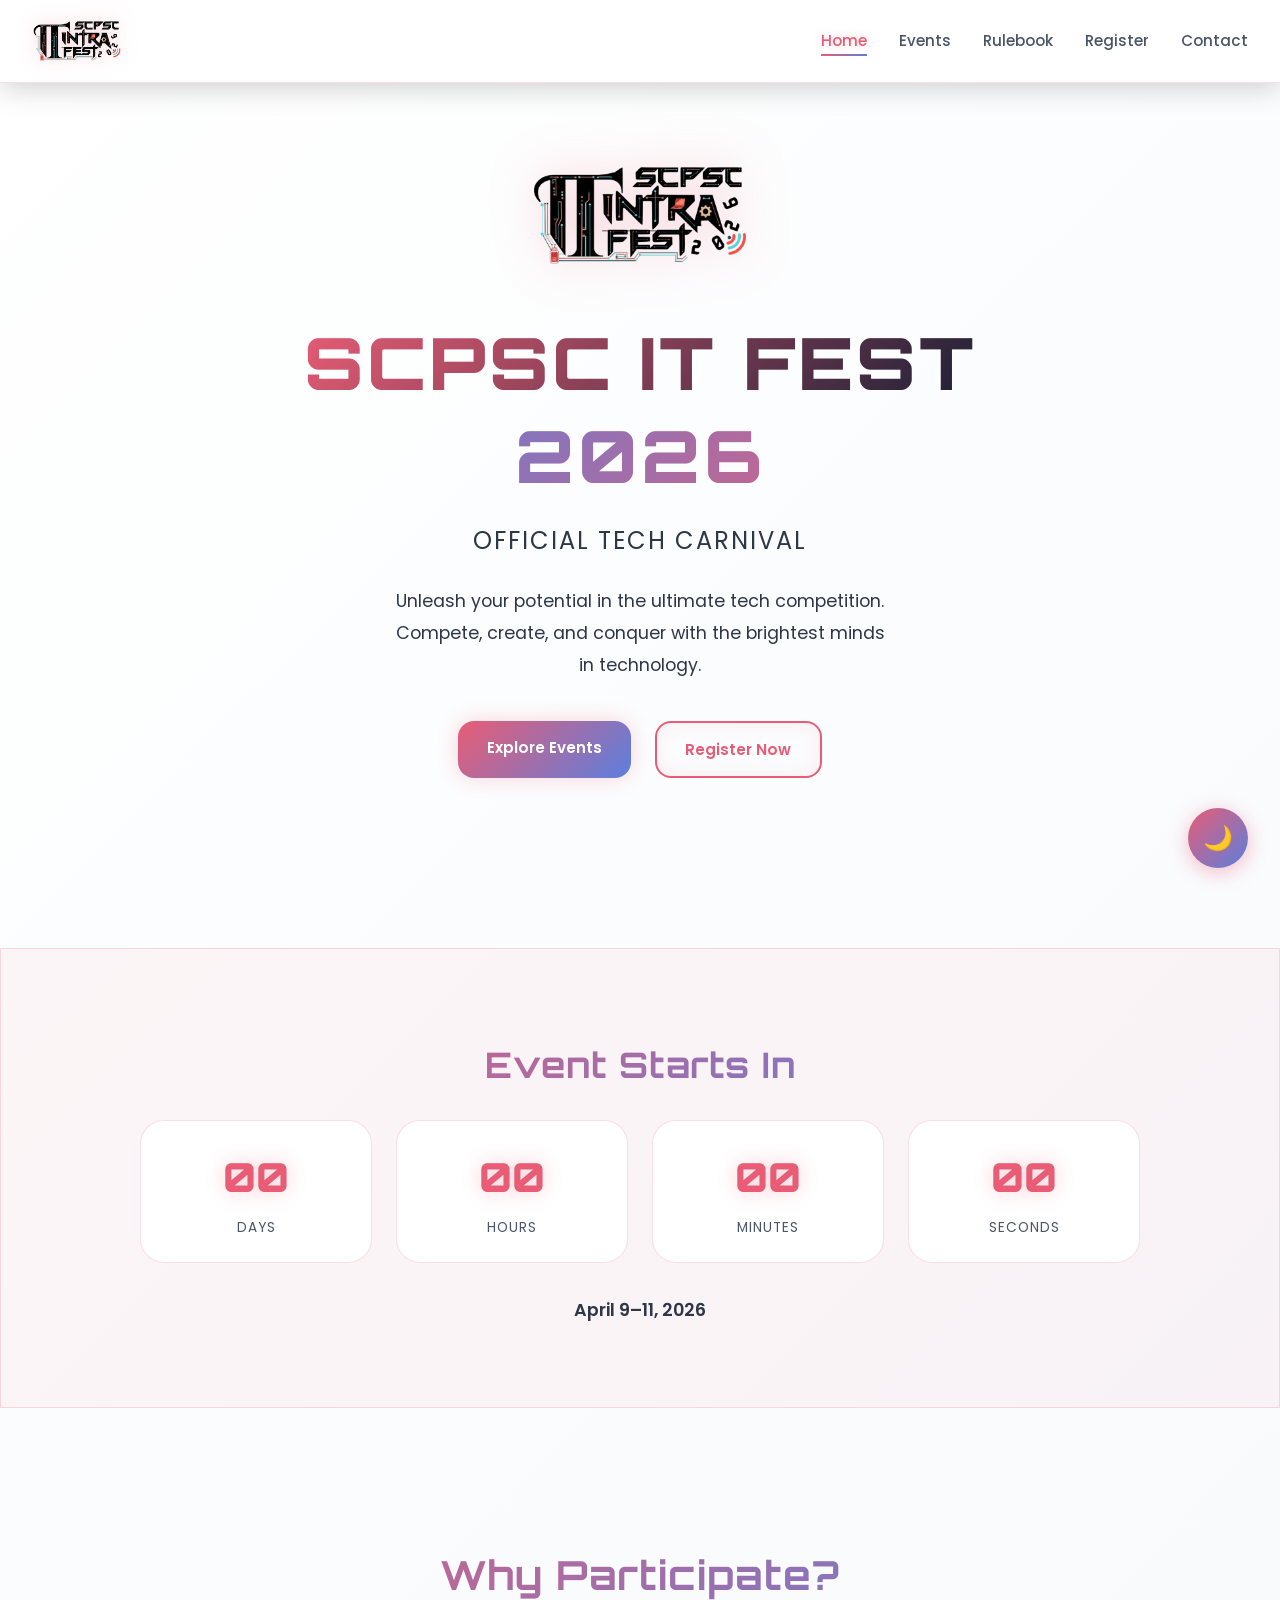
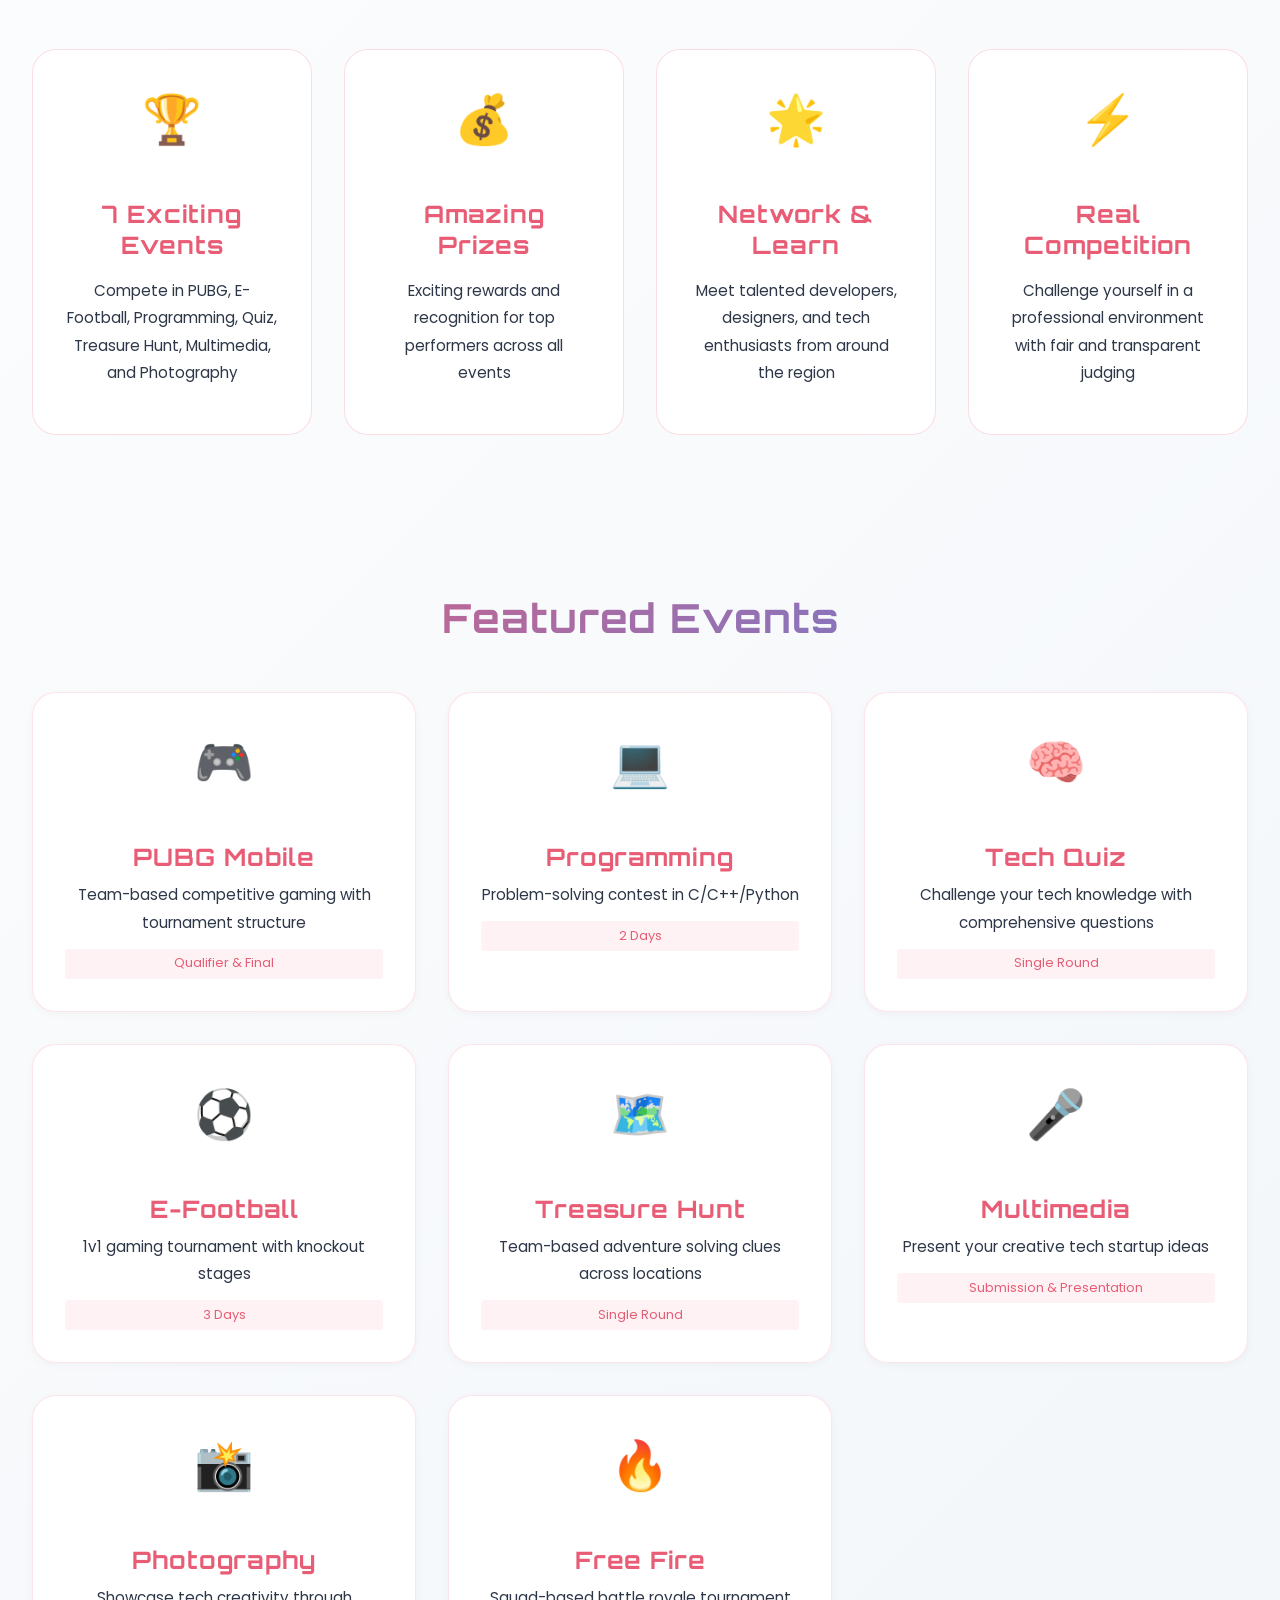
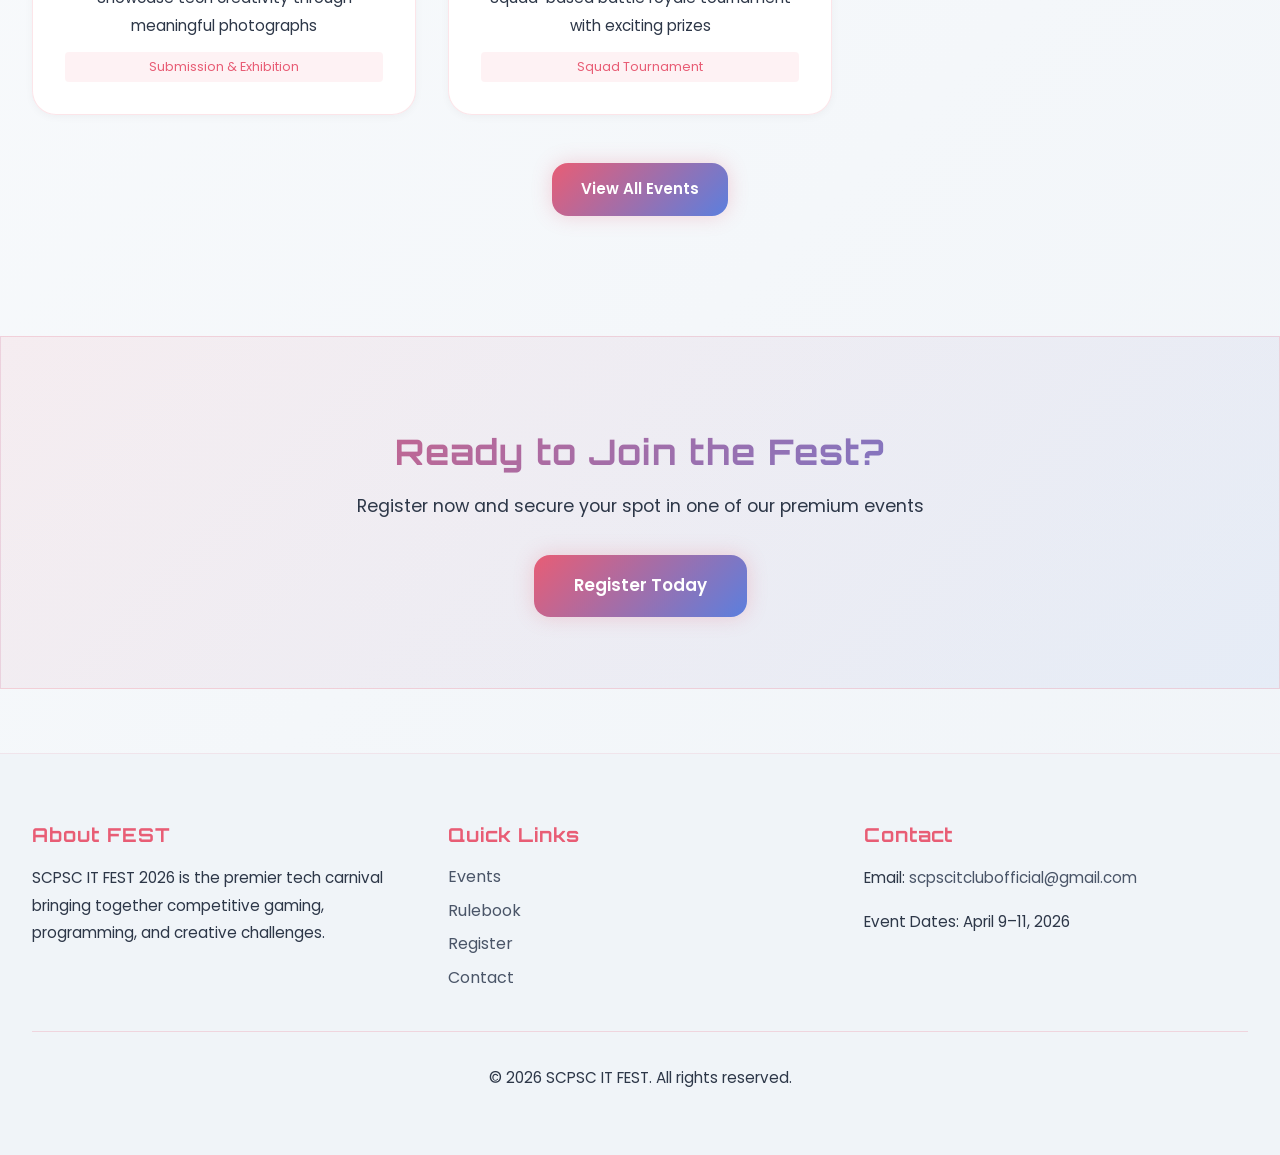
==== index.html @ 80a65292 "lets see" ====
<!DOCTYPE html>
<html lang="en">
<head>
    <meta charset="UTF-8">
    <meta name="viewport" content="width=device-width, initial-scale=1.0">
    <title>SCPSC IT FEST 2026 - Official Tech Carnival</title>
    <link rel="preconnect" href="https://fonts.googleapis.com">
    <link rel="preconnect" href="https://fonts.gstatic.com" crossorigin>
    <link href="https://fonts.googleapis.com/css2?family=Orbitron:wght@400;700;900&family=Poppins:wght@300;400;500;600;700&display=swap" rel="stylesheet">
    <link rel="stylesheet" href="style-themes.css">
</head>
<body>
    <!-- Navigation Bar -->
    <nav class="navbar">
        <div class="nav-container">
            <div class="nav-logo">
                <img src="festlogo.png" alt="FEST 2026 Logo Dark" class="logo-img logo-dark">
                <img src="logo2.png" alt="FEST 2026 Logo Light" class="logo-img logo-light">
            </div>
            <ul class="nav-menu" id="navMenu">
                <li class="nav-item"><a href="index.html" class="nav-link active">Home</a></li>
                <li class="nav-item"><a href="events.html" class="nav-link">Events</a></li>
                <li class="nav-item"><a href="rules.html" class="nav-link">Rulebook</a></li>
                <li class="nav-item"><a href="register.html" class="nav-link">Register</a></li>
                <li class="nav-item"><a href="contact.html" class="nav-link">Contact</a></li>
            </ul>
            <div class="hamburger" id="hamburger">
                <span></span>
                <span></span>
                <span></span>
            </div>
        </div>
    </nav>

    <!-- Animated Background -->
    <div class="background-animation">
        <div class="glow-orb orb-1"></div>
        <div class="glow-orb orb-2"></div>
        <div class="glow-orb orb-3"></div>
    </div>

    <!-- Hero Section -->
    <section class="hero">
        <div class="hero-content">
            <div class="hero-logo-container">
                <img src="festlogo.png" alt="SCPSC IT FEST 2026 Logo Dark" class="hero-logo logo-dark">
                <img src="logo2.png" alt="SCPSC IT FEST 2026 Logo Light" class="hero-logo logo-light">
            </div>
            <h1 class="hero-title">SCPSC IT FEST</h1>
            <h1 class="hero-title highlight">2026</h1>
            <p class="hero-subtitle">Official Tech Carnival</p>
            <p class="hero-description">
                Unleash your potential in the ultimate tech competition. 
                Compete, create, and conquer with the brightest minds in technology.
            </p>
            <div class="hero-buttons">
                <a href="events.html" class="btn btn-primary">Explore Events</a>
                <a href="register.html" class="btn btn-secondary">Register Now</a>
            </div>
        </div>
    </section>

    <!-- Countdown Timer -->
    <section class="countdown-section">
        <div class="countdown-container">
            <h2>Event Starts In</h2>
            <div class="countdown" id="countdown">
                <div class="countdown-item">
                    <div class="countdown-number" id="days">00</div>
                    <div class="countdown-label">Days</div>
                </div>
                <div class="countdown-item">
                    <div class="countdown-number" id="hours">00</div>
                    <div class="countdown-label">Hours</div>
                </div>
                <div class="countdown-item">
                    <div class="countdown-number" id="minutes">00</div>
                    <div class="countdown-label">Minutes</div>
                </div>
                <div class="countdown-item">
                    <div class="countdown-number" id="seconds">00</div>
                    <div class="countdown-label">Seconds</div>
                </div>
            </div>
            <p class="countdown-date">April 9–11, 2026</p>
        </div>
    </section>

    <!-- Highlights Section -->
    <section class="highlights-section">
        <h2 class="section-title">Why Participate?</h2>
        <div class="highlights-grid">
            <div class="highlight-card reveal-on-scroll">
                <div class="card-icon">🏆</div>
                <h3>7 Exciting Events</h3>
                <p>Compete in PUBG, E-Football, Programming, Quiz, Treasure Hunt, Multimedia, and Photography</p>
            </div>
            <div class="highlight-card reveal-on-scroll">
                <div class="card-icon">💰</div>
                <h3>Amazing Prizes</h3>
                <p>Exciting rewards and recognition for top performers across all events</p>
            </div>
            <div class="highlight-card reveal-on-scroll">
                <div class="card-icon">🌟</div>
                <h3>Network & Learn</h3>
                <p>Meet talented developers, designers, and tech enthusiasts from around the region</p>
            </div>
            <div class="highlight-card reveal-on-scroll">
                <div class="card-icon">⚡</div>
                <h3>Real Competition</h3>
                <p>Challenge yourself in a professional environment with fair and transparent judging</p>
            </div>
        </div>
    </section>

    <!-- Events Preview -->
    <section class="events-preview-section">
        <h2 class="section-title">Featured Events</h2>
        <div class="events-preview-grid">
            <div class="event-preview-card reveal-on-scroll">
                <div class="event-preview-icon">🎮</div>
                <h3>PUBG Mobile</h3>
                <p>Team-based competitive gaming with tournament structure</p>
                <span class="event-type">Qualifier & Final</span>
            </div>
            <div class="event-preview-card reveal-on-scroll">
                <div class="event-preview-icon">💻</div>
                <h3>Programming</h3>
                <p>Problem-solving contest in C/C++/Python</p>
                <span class="event-type">2 Days</span>
            </div>
            <div class="event-preview-card reveal-on-scroll">
                <div class="event-preview-icon">🧠</div>
                <h3>Tech Quiz</h3>
                <p>Challenge your tech knowledge with comprehensive questions</p>
                <span class="event-type">Single Round</span>
            </div>
            <div class="event-preview-card reveal-on-scroll">
                <div class="event-preview-icon">⚽</div>
                <h3>E-Football</h3>
                <p>1v1 gaming tournament with knockout stages</p>
                <span class="event-type">3 Days</span>
            </div>
            <div class="event-preview-card reveal-on-scroll">
                <div class="event-preview-icon">🗺️</div>
                <h3>Treasure Hunt</h3>
                <p>Team-based adventure solving clues across locations</p>
                <span class="event-type">Single Round</span>
            </div>
            <div class="event-preview-card reveal-on-scroll">
                <div class="event-preview-icon">🎤</div>
                <h3>Multimedia</h3>
                <p>Present your creative tech startup ideas</p>
                <span class="event-type">Submission & Presentation</span>
            </div>
            <div class="event-preview-card reveal-on-scroll">
                <div class="event-preview-icon">📸</div>
                <h3>Photography</h3>
                <p>Showcase tech creativity through meaningful photographs</p>
                <span class="event-type">Submission & Exhibition</span>
            </div>
            <div class="event-preview-card reveal-on-scroll">
                <div class="event-preview-icon">🔥</div>
                <h3>Free Fire</h3>
                <p>Squad-based battle royale tournament with exciting prizes</p>
                <span class="event-type">Squad Tournament</span>
            </div>
        </div>
        <div class="center-button reveal-on-scroll">
            <a href="events.html" class="btn btn-primary">View All Events</a>
        </div>
    </section>

    <!-- CTA Section -->
    <section class="cta-section">
        <h2>Ready to Join the Fest?</h2>
        <p>Register now and secure your spot in one of our premium events</p>
        <a href="register.html" class="btn btn-primary btn-large">Register Today</a>
    </section>

    <!-- Footer -->
    <footer class="footer">
        <div class="footer-content">
            <div class="footer-section">
                <h4>About FEST</h4>
                <p>SCPSC IT FEST 2026 is the premier tech carnival bringing together competitive gaming, programming, and creative challenges.</p>
            </div>
            <div class="footer-section">
                <h4>Quick Links</h4>
                <ul>
                    <li><a href="events.html">Events</a></li>
                    <li><a href="rules.html">Rulebook</a></li>
                    <li><a href="register.html">Register</a></li>
                    <li><a href="contact.html">Contact</a></li>
                </ul>
            </div>
            <div class="footer-section">
                <h4>Contact</h4>
                <p>Email: <a href="mailto:scpscitclubofficial@gmail.com">scpscitclubofficial@gmail.com</a></p>
                <p>Event Dates: April 9–11, 2026</p>
            </div>
        </div>
        <div class="footer-bottom">
            <p>&copy; 2026 SCPSC IT FEST. All rights reserved.</p>
        </div>
    </footer>

    <!-- Theme Switcher -->
    <div class="theme-switcher">
        <button class="theme-toggle-btn" id="themeToggle" aria-label="Toggle theme">
            🌙
        </button>
    </div>

    <script src="script.js"></script>
</body>
</html>
---- style-themes.css ----
/* ========================================
   SCPSC IT FEST 2026 - Dual Theme System
   Dark & Light Theme Versions
   ======================================== */

/* ========================================
   DARK THEME - Default (:root)
   ======================================== */
:root {
    /* Colors - Dark Theme */
    --bg-dark-primary: #0F172A;
    --bg-dark-secondary: #1E293B;
    --bg-glass: rgba(15, 23, 42, 0.8);
    --accent-primary: #E85D75;
    --accent-secondary: #5B7FDE;
    --accent-glow: #E85D754D;
    --text-primary: #F8FAFC;
    --text-secondary: #CBD5E1;
    --border-color: rgba(232, 93, 117, 0.2);
    --border-color-light: rgba(148, 163, 184, 0.15);

    /* Fonts */
    --font-heading: 'Orbitron', sans-serif;
    --font-body: 'Poppins', sans-serif;

    /* Shadows & Glows */
    --glow-sm: 0 0 20px rgba(232, 93, 117, 0.25);
    --glow-md: 0 0 40px rgba(232, 93, 117, 0.35);
    --glow-lg: 0 0 60px rgba(232, 93, 117, 0.45);
    --shadow-glass: 0 8px 32px rgba(0, 0, 0, 0.4);

    /* Spacing */
    --spacing-xs: 0.5rem;
    --spacing-sm: 1rem;
    --spacing-md: 1.5rem;
    --spacing-lg: 2rem;
    --spacing-xl: 3rem;
    --spacing-2xl: 4rem;

    /* Transitions */
    --transition-fast: 0.2s ease-out;
    --transition-normal: 0.3s ease-out;
    --transition-slow: 0.5s ease-out;

    /* Border Radius */
    --radius-sm: 0.5rem;
    --radius-md: 1rem;
    --radius-lg: 1.5rem;
    --radius-xl: 2rem;
}

/* ========================================
   LIGHT THEME - data-theme="light"
   ======================================== */
html[data-theme="light"] {
    /* Colors - Light Theme */
    --bg-dark-primary: #F0F5FB;
    --bg-dark-secondary: #E8EFFA;
    --bg-glass: rgba(255, 255, 255, 0.98);
    --accent-primary: #E85D75;
    --accent-secondary: #5B7FDE;
    --accent-glow: #E85D754D;
    --text-primary: #1A1F35;
    --text-secondary: #4A5568;
    --border-color: rgba(232, 93, 117, 0.2);
    --border-color-light: rgba(90, 99, 112, 0.12);
    --shadow-glass: 0 8px 32px rgba(0, 0, 0, 0.06);
}

/* ========================================
   RESET & BASE STYLES
   ======================================== */

* {
    margin: 0;
    padding: 0;
    box-sizing: border-box;
}

html {
    scroll-behavior: smooth;
    font-size: 16px;
}

body {
    font-family: var(--font-body);
    background: linear-gradient(135deg, var(--bg-dark-primary) 0%, #1A1F35 50%, var(--bg-dark-secondary) 100%);
    color: var(--text-primary);
    line-height: 1.6;
    overflow-x: hidden;
    min-height: 100vh;
    transition: background-color var(--transition-slow), color var(--transition-slow);
}

html[data-theme="light"] body {
    background: linear-gradient(135deg, #FFFFFF 0%, #F8FAFC 50%, #F0F4F8 100%);
}

/* ========================================
   BACKGROUND ANIMATION
   ======================================== */

.background-animation {
    position: fixed;
    top: 0;
    left: 0;
    width: 100%;
    height: 100%;
    pointer-events: none;
    overflow: hidden;
    z-index: 0;
}

html[data-theme="light"] .background-animation {
    display: none;
}

.glow-orb {
    position: absolute;
    border-radius: 50%;
    filter: blur(80px);
    opacity: 0.3;
    animation: float 20s ease-in-out infinite;
}

.orb-1 {
    width: 300px;
    height: 300px;
    top: 10%;
    left: 10%;
    background: radial-gradient(circle, var(--accent-primary) 0%, transparent 70%);
    animation-delay: 0s;
}

.orb-2 {
    width: 250px;
    height: 250px;
    top: 50%;
    right: 15%;
    background: radial-gradient(circle, var(--accent-secondary) 0%, transparent 70%);
    animation-delay: 5s;
}

.orb-3 {
    width: 200px;
    height: 200px;
    bottom: 10%;
    left: 50%;
    background: radial-gradient(circle, var(--accent-primary) 0%, transparent 70%);
    animation-delay: 10s;
}

@keyframes float {
    0%, 100% {
        transform: translate(0, 0);
    }
    50% {
        transform: translate(30px, -30px);
    }
}

/* ========================================
   NAVIGATION BAR
   ======================================== */

.navbar {
    position: fixed;
    top: 0;
    left: 0;
    right: 0;
    background: rgba(15, 23, 42, 0.9);
    backdrop-filter: blur(10px);
    border-bottom: 1px solid var(--border-color);
    z-index: 1000;
    padding: 1rem 0;
    box-shadow: 0 4px 30px rgba(0, 0, 0, 0.2);
    transition: background-color var(--transition-normal);
}

html[data-theme="light"] .navbar {
    background: rgba(255, 255, 255, 0.95);
    box-shadow: 0 4px 30px rgba(0, 0, 0, 0.08);
}

.nav-container {
    max-width: 1400px;
    margin: 0 auto;
    padding: 0 var(--spacing-lg);
    display: flex;
    justify-content: space-between;
    align-items: center;
}

.nav-logo {
    display: flex;
    align-items: center;
}

.logo-img {
    max-height: 50px;
    width: auto;
    display: block;
    filter: drop-shadow(0 0 10px rgba(232, 93, 117, 0.3));
    transition: all var(--transition-normal);
}

.logo-img.logo-dark {
    display: block;
}

.logo-img.logo-light {
    display: none;
}

html[data-theme="light"] .logo-img.logo-dark {
    display: none;
}

html[data-theme="light"] .logo-img.logo-light {
    display: block;
}

.nav-logo:hover .logo-img {
    filter: drop-shadow(0 0 20px rgba(232, 93, 117, 0.5));
    transform: scale(1.05);
}

.nav-menu {
    display: flex;
    list-style: none;
    gap: 2rem;
}

.nav-item {
    list-style: none;
}

.nav-link {
    text-decoration: none;
    color: var(--text-secondary);
    font-weight: 500;
    transition: all var(--transition-normal);
    position: relative;
    font-size: 0.95rem;
}

.nav-link::after {
    content: '';
    position: absolute;
    bottom: -5px;
    left: 0;
    width: 0;
    height: 2px;
    background: linear-gradient(90deg, var(--accent-primary), var(--accent-secondary));
    transition: width var(--transition-normal);
}

.nav-link:hover,
.nav-link.active {
    color: var(--accent-primary);
    text-shadow: 0 0 10px var(--accent-glow);
}

.nav-link.active::after {
    width: 100%;
}

.hamburger {
    display: none;
    flex-direction: column;
    cursor: pointer;
    gap: 5px;
}

.hamburger span {
    width: 25px;
    height: 3px;
    background: var(--accent-primary);
    border-radius: 2px;
    transition: all var(--transition-normal);
}

.hamburger.active span:nth-child(1) {
    transform: rotate(45deg) translate(8px, 8px);
}

.hamburger.active span:nth-child(2) {
    opacity: 0;
}

.hamburger.active span:nth-child(3) {
    transform: rotate(-45deg) translate(7px, -7px);
}

/* ========================================
   THEME SWITCHER
   ======================================== */

.theme-switcher {
    position: fixed;
    bottom: 2rem;
    right: 2rem;
    z-index: 999;
}

.theme-toggle-btn {
    background: var(--accent-primary);
    color: #FFFFFF;
    border: none;
    border-radius: 50%;
    width: 60px;
    height: 60px;
    font-size: 1.5rem;
    cursor: pointer;
    box-shadow: 0 4px 20px rgba(232, 93, 117, 0.4);
    transition: all var(--transition-normal);
    display: flex;
    align-items: center;
    justify-content: center;
}

.theme-toggle-btn:hover {
    transform: scale(1.1);
    box-shadow: 0 6px 30px rgba(232, 93, 117, 0.6);
}

html[data-theme="light"] .theme-toggle-btn {
    background: linear-gradient(135deg, var(--accent-primary) 0%, var(--accent-secondary) 100%);
    color: #FFFFFF;
}

/* ========================================
   BUTTONS & TYPOGRAPHY
   ======================================== */

.btn {
    display: inline-block;
    padding: 0.9rem 1.8rem;
    border-radius: var(--radius-md);
    font-family: var(--font-body);
    font-weight: 600;
    text-decoration: none;
    cursor: pointer;
    border: none;
    transition: all var(--transition-normal);
    text-align: center;
    font-size: 0.95rem;
    position: relative;
    overflow: hidden;
}

.btn-primary {
    background: linear-gradient(135deg, var(--accent-primary) 0%, var(--accent-secondary) 100%);
    color: #FFFFFF;
    box-shadow: 0 0 20px rgba(232, 93, 117, 0.3);
}

html[data-theme="light"] .btn-primary {
    color: #FFFFFF;
    box-shadow: 0 0 20px rgba(232, 93, 117, 0.25);
}

.btn-primary:hover {
    transform: translateY(-2px);
    box-shadow: 0 0 40px rgba(232, 93, 117, 0.5);
}

.btn-secondary {
    background: transparent;
    color: var(--accent-primary);
    border: 2px solid var(--accent-primary);
    box-shadow: inset 0 0 20px rgba(232, 93, 117, 0.1);
}

.btn-secondary:hover {
    background: rgba(232, 93, 117, 0.1);
    box-shadow: 0 0 30px rgba(232, 93, 117, 0.4), inset 0 0 20px rgba(232, 93, 117, 0.2);
}

.btn-tertiary {
    background: rgba(232, 93, 117, 0.1);
    color: var(--accent-primary);
    border: 1px solid var(--accent-primary);
}

html[data-theme="light"] .btn-tertiary {
    background: rgba(232, 93, 117, 0.08);
}

.btn-tertiary:hover {
    background: rgba(232, 93, 117, 0.2);
    box-shadow: 0 0 20px rgba(232, 93, 117, 0.3);
}

.btn-large {
    padding: 1.1rem 2.5rem;
    font-size: 1.05rem;
}

.btn-submit {
    width: 100%;
    padding: 1rem;
    font-size: 1rem;
}

/* Headings */
h1, h2, h3, h4, h5, h6 {
    font-family: var(--font-heading);
    font-weight: 700;
    letter-spacing: 1px;
    line-height: 1.3;
    color: var(--text-primary);
    margin-bottom: 0.8rem;
    margin-top: 1.5rem;
}

h1 {
    font-size: 3rem;
    margin-bottom: 1.5rem;
    margin-top: 2rem;
}

h2 {
    font-size: 2.2rem;
    margin-bottom: 1.3rem;
    margin-top: 1.8rem;
}

h3 {
    font-size: 1.5rem;
    margin-bottom: 1rem;
    margin-top: 1.5rem;
}

h4 {
    font-size: 1.2rem;
    margin-bottom: 0.8rem;
    margin-top: 1.3rem;
}

h5 {
    font-size: 1.1rem;
    margin-bottom: 0.7rem;
}

h6 {
    font-size: 1rem;
    margin-bottom: 0.6rem;
}

/* Paragraph & Base Text */
p {
    font-family: var(--font-body);
    font-size: 0.95rem;
    line-height: 1.8;
    margin-bottom: 1rem;
    color: var(--text-primary);
}

html[data-theme="light"] p {
    color: #2D3748;
}

/* Strong & Emphasis */
strong, b {
    font-weight: 700;
    color: var(--accent-primary);
}

em, i {
    font-style: italic;
    color: var(--text-primary);
}

/* Links */
a {
    color: var(--accent-secondary);
    text-decoration: none;
    transition: all var(--transition-normal);
    border-bottom: 1px solid transparent;
}

a:hover {
    color: var(--accent-primary);
    border-bottom-color: var(--accent-primary);
}

/* Blockquote */
blockquote {
    border-left: 4px solid var(--accent-primary);
    padding: 1rem 1.5rem;
    margin: 1.5rem 0;
    background: rgba(232, 93, 117, 0.08);
    border-radius: var(--radius-md);
    font-style: italic;
    color: var(--text-secondary);
}

html[data-theme="light"] blockquote {
    background: rgba(232, 93, 117, 0.06);
}

/* ========================================
   HERO SECTION
   ======================================== */

.hero {
    position: relative;
    z-index: 1;
    min-height: 100vh;
    display: flex;
    align-items: center;
    justify-content: center;
    text-align: center;
    padding-top: 80px;
    padding-bottom: 3rem;
    overflow: hidden;
}

.hero-content {
    position: relative;
    z-index: 2;
    max-width: 800px;
    padding: 0 var(--spacing-lg);
    animation: fadeInUp 1s ease-out;
}

.hero-logo-container {
    display: flex;
    justify-content: center;
    align-items: center;
    margin-bottom: 2.5rem;
    animation: fadeIn 1s ease-out;
}

.hero-logo {
    max-width: 220px;
    height: auto;
    filter: drop-shadow(0 0 30px rgba(232, 93, 117, 0.4));
    transition: all 0.4s ease-out;
    animation: logoFloat 3s ease-in-out infinite;
}

.hero-logo.logo-dark {
    display: block;
}

.hero-logo.logo-light {
    display: none;
}

html[data-theme="light"] .hero-logo.logo-dark {
    display: none;
}

html[data-theme="light"] .hero-logo.logo-light {
    display: block;
}

.hero-logo:hover {
    filter: drop-shadow(0 0 50px rgba(232, 93, 117, 0.7));
    transform: scale(1.08);
}

html[data-theme="light"] .hero-logo {
    filter: drop-shadow(0 0 25px rgba(232, 93, 117, 0.3));
}

html[data-theme="light"] .hero-logo:hover {
    filter: drop-shadow(0 0 40px rgba(232, 93, 117, 0.5));
}

@keyframes logoFloat {
    0%, 100% {
        transform: translateY(0);
    }
    50% {
        transform: translateY(-15px);
    }
}

.hero-title {
    font-size: 4.5rem;
    font-weight: 900;
    margin: 0;
    letter-spacing: 3px;
    text-transform: uppercase;
    background: linear-gradient(135deg, var(--accent-primary) 0%, var(--text-primary) 100%);
    -webkit-background-clip: text;
    -webkit-text-fill-color: transparent;
    background-clip: text;
    animation: slideDown 0.8s ease-out;
}

.hero-title.highlight {
    background: linear-gradient(135deg, var(--accent-secondary) 0%, var(--accent-primary) 100%);
    -webkit-background-clip: text;
    -webkit-text-fill-color: transparent;
    background-clip: text;
    animation: slideDown 0.8s ease-out 0.2s both;
}

.hero-subtitle {
    font-size: 1.5rem;
    color: var(--accent-primary);
    margin: 1rem 0 1.5rem;
    text-transform: uppercase;
    letter-spacing: 2px;
    animation: fadeIn 1s ease-out 0.4s both;
}

.hero-description {
    font-size: 1.1rem;
    color: var(--text-secondary);
    max-width: 500px;
    margin: 0 auto 2.5rem;
    line-height: 1.8;
    animation: fadeIn 1s ease-out 0.6s both;
}

.hero-buttons {
    display: flex;
    gap: 1.5rem;
    justify-content: center;
    flex-wrap: wrap;
    animation: fadeIn 1s ease-out 0.8s both;
}

@keyframes slideDown {
    from {
        opacity: 0;
        transform: translateY(-30px);
    }
    to {
        opacity: 1;
        transform: translateY(0);
    }
}

@keyframes fadeInUp {
    from {
        opacity: 0;
        transform: translateY(30px);
    }
    to {
        opacity: 1;
        transform: translateY(0);
    }
}

@keyframes fadeIn {
    from {
        opacity: 0;
    }
    to {
        opacity: 1;
    }
}

/* ========================================
   COUNTDOWN TIMER
   ======================================== */

.countdown-section {
    position: relative;
    z-index: 1;
    padding: 4rem var(--spacing-lg);
    text-align: center;
    background: rgba(232, 93, 117, 0.05);
    border: 1px solid var(--border-color);
    margin: 3rem 0;
}

.countdown-container {
    max-width: 1000px;
    margin: 0 auto;
}

.countdown-container h2 {
    margin-bottom: 2rem;
    background: linear-gradient(135deg, var(--accent-primary) 0%, var(--accent-secondary) 100%);
    -webkit-background-clip: text;
    -webkit-text-fill-color: transparent;
    background-clip: text;
}

.countdown {
    display: grid;
    grid-template-columns: repeat(auto-fit, minmax(120px, 1fr));
    gap: 1.5rem;
    margin-bottom: 2rem;
}

.countdown-item {
    background: var(--bg-glass);
    border: 1px solid var(--border-color);
    border-radius: var(--radius-lg);
    padding: 1.5rem;
    backdrop-filter: blur(10px);
    transition: all var(--transition-normal);
}

.countdown-item:hover {
    border-color: var(--accent-primary);
    box-shadow: var(--glow-md);
    transform: translateY(-5px);
}

.countdown-number {
    font-size: 2.5rem;
    font-weight: 900;
    color: var(--accent-primary);
    font-family: var(--font-heading);
    text-shadow: 0 0 20px var(--accent-glow);
}

.countdown-label {
    font-size: 0.85rem;
    color: var(--text-secondary);
    text-transform: uppercase;
    letter-spacing: 1px;
    margin-top: 0.5rem;
}

.countdown-date {
    color: var(--accent-primary);
    font-size: 1.1rem;
    font-weight: 600;
}

/* ========================================
   SECTION STYLING
   ======================================== */

section {
    position: relative;
    z-index: 1;
}

.section-title {
    font-size: 2.5rem;
    text-align: center;
    margin-bottom: 3rem;
    background: linear-gradient(135deg, var(--accent-primary) 0%, var(--accent-secondary) 100%);
    -webkit-background-clip: text;
    -webkit-text-fill-color: transparent;
    background-clip: text;
}

/* ========================================
   HIGHLIGHTS SECTION
   ======================================== */

.highlights-section {
    padding: 4rem var(--spacing-lg);
    max-width: 1400px;
    margin: 0 auto;
}

.highlights-grid {
    display: grid;
    grid-template-columns: repeat(auto-fit, minmax(250px, 1fr));
    gap: 2rem;
}

.highlight-card {
    background: var(--bg-glass);
    border: 1px solid var(--border-color);
    border-radius: var(--radius-lg);
    padding: 2rem;
    backdrop-filter: blur(10px);
    text-align: center;
    transition: all var(--transition-normal);
    cursor: pointer;
}

.highlight-card:hover {
    border-color: var(--accent-primary);
    box-shadow: var(--glow-md);
    transform: translateY(-10px);
}

.card-icon {
    font-size: 3rem;
    margin-bottom: 1rem;
    display: inline-block;
    transition: transform var(--transition-normal);
}

.highlight-card:hover .card-icon {
    transform: scale(1.2) rotate(10deg);
}

.highlight-card h3 {
    margin-bottom: 1rem;
    color: var(--accent-primary);
}

.highlight-card p {
    color: var(--text-secondary);
    line-height: 1.8;
}

/* ========================================
   EVENTS PREVIEW & GRID
   ======================================== */

.events-preview-section,
.events-section {
    padding: 4rem var(--spacing-lg);
    max-width: 1400px;
    margin: 0 auto;
}

.events-grid,
.events-preview-grid {
    display: grid;
    grid-template-columns: repeat(auto-fit, minmax(300px, 1fr));
    gap: 2rem;
    margin-bottom: 3rem;
}

.event-card,
.event-preview-card {
    background: var(--bg-glass);
    border: 1px solid var(--border-color);
    border-radius: var(--radius-lg);
    padding: 2rem;
    backdrop-filter: blur(10px);
    transition: all var(--transition-normal);
    display: flex;
    flex-direction: column;
}

html[data-theme="light"] .event-card,
html[data-theme="light"] .event-preview-card {
    background: rgba(255, 255, 255, 0.98);
    border-color: rgba(232, 93, 117, 0.16);
    box-shadow: 0 2px 8px rgba(0, 0, 0, 0.04);
}

.event-card:hover,
.event-preview-card:hover {
    border-color: var(--accent-primary);
    box-shadow: var(--glow-lg);
    transform: translateY(-10px);
}

.event-card-icon,
.event-preview-icon {
    font-size: 3rem;
    margin-bottom: 1rem;
}

.event-title {
    color: var(--accent-primary);
    margin-bottom: 1rem;
    font-size: 1.3rem;
    font-weight: 700;
}

.event-meta {
    display: flex;
    gap: 0.5rem;
    flex-wrap: wrap;
    margin-bottom: 1rem;
}

.badge {
    display: inline-block;
    background: rgba(232, 93, 117, 0.15);
    color: var(--accent-primary);
    padding: 0.4rem 0.9rem;
    border-radius: 20px;
    font-size: 0.75rem;
    border: 1px solid var(--accent-primary);
    font-weight: 500;
}

html[data-theme="light"] .badge {
    background: rgba(232, 93, 117, 0.1);
}

.event-details {
    flex-grow: 0;
    margin-bottom: 1rem;
}

.event-details h4 {
    margin-bottom: 0.8rem;
    color: var(--accent-secondary);
    font-size: 1rem;
    font-weight: 600;
}

html[data-theme="light"] .event-details h4 {
    color: #5B7FDE;
}

.event-details ul {
    list-style: none;
    padding-left: 0;
}

.event-details li {
    margin-bottom: 0.6rem;
    line-height: 1.6;
    font-size: 0.9rem;
    color: var(--text-secondary);
    padding-left: 1.5rem;
    position: relative;
}

html[data-theme="light"] .event-details li {
    color: #4A5568;
}

.event-details li::before {
    content: '◆';
    position: absolute;
    left: 0;
    color: var(--accent-primary);
    font-size: 0.6rem;
}

.event-description {
    margin-bottom: 1.5rem;
    color: var(--text-secondary);
    flex-grow: 1;
    font-size: 0.9rem;
    line-height: 1.7;
}

html[data-theme="light"] .event-description {
    color: #4A5568;
}

.event-preview-card {
    text-align: center;
}

.event-preview-card h3 {
    color: var(--accent-primary);
    margin-bottom: 0.5rem;
}

.event-preview-card p {
    color: var(--text-secondary);
    font-size: 0.95rem;
    margin-bottom: 0.8rem;
}

.event-type {
    display: inline-block;
    background: rgba(232, 93, 117, 0.1);
    color: var(--accent-primary);
    padding: 0.3rem 0.8rem;
    border-radius: 4px;
    font-size: 0.8rem;
}

html[data-theme="light"] .event-type {
    background: rgba(232, 93, 117, 0.08);
}

.center-button {
    text-align: center;
    margin-top: 2rem;
}

/* ========================================
   CTA SECTION
   ======================================== */

.cta-section {
    padding: 4rem var(--spacing-lg);
    text-align: center;
    background: linear-gradient(135deg, rgba(232, 93, 117, 0.08) 0%, rgba(91, 127, 222, 0.08) 100%);
    border: 1px solid var(--border-color);
    margin: 3rem 0;
}

.cta-section h2 {
    margin-bottom: 1rem;
    background: linear-gradient(135deg, var(--accent-primary) 0%, var(--accent-secondary) 100%);
    -webkit-background-clip: text;
    -webkit-text-fill-color: transparent;
    background-clip: text;
}

.cta-section p {
    color: var(--text-secondary);
    margin-bottom: 2rem;
    font-size: 1.1rem;
}

/* ========================================
   PAGE HEADER
   ======================================== */

.page-header {
    padding: 6rem var(--spacing-lg) 3rem;
    text-align: center;
    margin-top: 80px;
    background: linear-gradient(135deg, rgba(232, 93, 117, 0.05) 0%, rgba(91, 127, 222, 0.05) 100%);
    border-bottom: 1px solid var(--border-color);
}

.page-header h1 {
    background: linear-gradient(135deg, var(--accent-primary) 0%, var(--accent-secondary) 100%);
    -webkit-background-clip: text;
    -webkit-text-fill-color: transparent;
    background-clip: text;
    margin-bottom: 1rem;
}

.page-header p {
    color: var(--text-secondary);
    font-size: 1.2rem;
}

/* ========================================
   RULEBOOK STYLES
   ======================================== */

.rulebook-section {
    padding: 3rem var(--spacing-lg);
    max-width: 1300px;
    margin: 0 auto;
}

.rulebook-container {
    display: grid;
    grid-template-columns: 250px 1fr;
    gap: 3rem;
}

.rulebook-sidebar {
    background: var(--bg-glass);
    border: 1px solid var(--border-color);
    border-radius: var(--radius-lg);
    padding: 1.5rem;
    backdrop-filter: blur(10px);
    height: fit-content;
    position: sticky;
    top: 100px;
}

.rulebook-sidebar h3 {
    margin-bottom: 1.5rem;
    color: var(--accent-primary);
}

.sidebar-links {
    list-style: none;
}

.sidebar-link {
    display: block;
    padding: 0.7rem 1rem;
    color: var(--text-secondary);
    text-decoration: none;
    border-radius: var(--radius-sm);
    margin-bottom: 0.5rem;
    transition: all var(--transition-normal);
    position: relative;
    padding-left: 1.5rem;
}

.sidebar-link::before {
    content: '▸';
    position: absolute;
    left: 0;
    color: var(--accent-primary);
}

.sidebar-link:hover {
    background: rgba(232, 93, 117, 0.1);
    color: var(--accent-primary);
    padding-left: 2rem;
}

html[data-theme="light"] .sidebar-link:hover {
    background: rgba(232, 93, 117, 0.08);
}

.rulebook-content {
    display: flex;
    flex-direction: column;
    gap: 2rem;
}

.rule-section {
    background: var(--bg-glass);
    border: 1px solid var(--border-color);
    border-radius: var(--radius-lg);
    padding: 2.5rem;
    backdrop-filter: blur(10px);
    transition: all var(--transition-normal);
}

html[data-theme="light"] .rule-section {
    background: rgba(255, 255, 255, 0.99);
    border-color: rgba(232, 93, 117, 0.18);
    box-shadow: 0 2px 12px rgba(0, 0, 0, 0.05);
}

.rule-section:hover {
    border-color: var(--accent-primary);
    box-shadow: var(--glow-md);
}

.section-header h2 {
    color: var(--accent-primary);
    margin-bottom: 1.5rem;
    display: flex;
    align-items: center;
    gap: 1rem;
    font-size: 1.8rem;
}

.rule-subsection {
    margin-bottom: 2rem;
}

.rule-subsection h3 {
    color: var(--accent-secondary);
    margin-bottom: 1rem;
    font-size: 1.3rem;
    font-weight: 600;
}

html[data-theme="light"] .rule-subsection h3 {
    color: #4A63B8;
}

.rule-subsection p {
    margin-bottom: 1rem;
    font-size: 0.95rem;
}

.rule-box {
    background: rgba(232, 93, 117, 0.08);
    border-left: 4px solid var(--accent-primary);
    padding: 1.3rem 1.5rem;
    border-radius: var(--radius-md);
    margin-bottom: 1.5rem;
}

html[data-theme="light"] .rule-box {
    background: rgba(232, 93, 117, 0.05);
    border-left-color: #E85D75;
}

.rule-box p {
    margin-bottom: 0.5rem;
}

.rule-box p:last-child {
    margin-bottom: 0;
}

.rule-box.highlight {
    border-left-color: var(--accent-secondary);
    background: rgba(91, 127, 222, 0.08);
}

html[data-theme="light"] .rule-box.highlight {
    background: rgba(91, 127, 222, 0.05);
}

.rule-box.alert {
    border-left-color: #EF4444;
    background: rgba(239, 68, 68, 0.08);
}

html[data-theme="light"] .rule-box.alert {
    background: rgba(239, 68, 68, 0.05);
}

.rule-list {
    list-style: none;
    padding-left: 0;
    margin-bottom: 1rem;
}

.rule-list li {
    padding: 0.7rem 0;
    color: var(--text-secondary);
    position: relative;
    padding-left: 2rem;
    font-size: 0.95rem;
    line-height: 1.7;
}

html[data-theme="light"] .rule-list li {
    color: #4A5568;
}

.rule-list li::before {
    content: '→';
    position: absolute;
    left: 0.3rem;
    color: var(--accent-primary);
    font-weight: bold;
}

.rule-list li strong {
    color: var(--accent-primary);
}

.rule-table {
    overflow-x: auto;
    margin: 1.5rem 0;
    border-radius: var(--radius-md);
}

.rule-table table {
    width: 100%;
    border-collapse: collapse;
    background: var(--bg-dark-secondary);
}

html[data-theme="light"] .rule-table table {
    background: rgba(240, 245, 251, 0.5);
}

.rule-table th,
.rule-table td {
    padding: 1rem;
    border: 1px solid var(--border-color);
    text-align: left;
    color: var(--text-secondary);
    font-size: 0.9rem;
}

html[data-theme="light"] .rule-table th,
html[data-theme="light"] .rule-table td {
    color: #2D3748;
}

.rule-table th {
    background: rgba(232, 93, 117, 0.18);
    color: var(--accent-primary);
    font-weight: 700;
    font-size: 0.95rem;
}

html[data-theme="light"] .rule-table th {
    background: rgba(232, 93, 117, 0.12);
    color: #E85D75;
}

.rule-table td {
    background: var(--bg-glass);
}

html[data-theme="light"] .rule-table td {
    background: rgba(255, 255, 255, 0.7);
}

.rule-table tr:hover td {
    background: rgba(232, 93, 117, 0.08);
}

html[data-theme="light"] .rule-table tr:hover td {
    background: rgba(232, 93, 117, 0.06);
}

.note {
    padding: 1.2rem 1.5rem;
    background: rgba(91, 127, 222, 0.08);
    border-left: 4px solid var(--accent-secondary);
    border-radius: var(--radius-md);
    color: var(--text-secondary);
    font-size: 0.9rem;
    line-height: 1.7;
    margin-top: 1.5rem;
    margin-bottom: 1rem;
}

html[data-theme="light"] .note {
    background: rgba(91, 127, 222, 0.05);
    color: #4A5568;
}

.note p {
    margin-bottom: 0.5rem;
    font-size: 0.9rem;
}

.note p:last-child {
    margin-bottom: 0;
}

/* ========================================
   REGISTER & FORM STYLES
   ======================================== */

.register-section {
    padding: 3rem var(--spacing-lg);
    max-width: 1200px;
    margin: 0 auto;
}

.register-container {
    display: flex;
    flex-direction: column;
    gap: 3rem;
}

.register-intro {
    background: var(--bg-glass);
    border: 1px solid var(--border-color);
    border-radius: var(--radius-lg);
    padding: 2.5rem;
    backdrop-filter: blur(10px);
    text-align: center;
}

.register-intro h2 {
    color: var(--accent-primary);
    margin-bottom: 1rem;
}

.register-intro p {
    color: var(--text-secondary);
    font-size: 1.1rem;
    margin-bottom: 2rem;
    line-height: 1.8;
}

.highlight-features {
    display: grid;
    grid-template-columns: repeat(auto-fit, minmax(200px, 1fr));
    gap: 1.5rem;
}

.feature {
    display: flex;
    flex-direction: column;
    align-items: center;
    gap: 0.5rem;
}

.feature-icon {
    font-size: 2rem;
}

.feature span:last-child {
    color: var(--accent-primary);
    font-weight: 600;
}

.event-selection {
    background: var(--bg-glass);
    border: 1px solid var(--border-color);
    border-radius: var(--radius-lg);
    padding: 2rem;
    backdrop-filter: blur(10px);
}

.event-selection h3 {
    color: var(--accent-primary);
    margin-bottom: 1.5rem;
    text-align: center;
}

.event-selection-grid {
    display: grid;
    grid-template-columns: repeat(auto-fit, minmax(160px, 1fr));
    gap: 1.5rem;
}

.event-selection-card {
    background: rgba(232, 93, 117, 0.08);
    border: 1px solid var(--border-color);
    border-radius: var(--radius-md);
    padding: 1.5rem;
    text-align: center;
    transition: all var(--transition-normal);
}

html[data-theme="light"] .event-selection-card {
    background: rgba(232, 93, 117, 0.05);
}

.event-selection-card:hover {
    border-color: var(--accent-primary);
    background: rgba(232, 93, 117, 0.15);
    transform: translateY(-5px);
    box-shadow: var(--glow-md);
}

html[data-theme="light"] .event-selection-card:hover {
    background: rgba(232, 93, 117, 0.12);
}

.event-selection-icon {
    font-size: 2rem;
    margin-bottom: 0.8rem;
}

.event-selection-card h4 {
    color: var(--accent-primary);
    margin-bottom: 0.3rem;
}

.event-selection-card .event-type {
    font-size: 0.8rem;
    color: var(--text-secondary);
}

.event-selection-card .event-dates {
    color: var(--accent-secondary);
    font-size: 0.9rem;
    margin-top: 0.5rem;
}

.form-container {
    background: var(--bg-glass);
    border: 1px solid var(--border-color);
    border-radius: var(--radius-lg);
    padding: 2rem;
    backdrop-filter: blur(10px);
}

.form-container h3 {
    color: var(--accent-primary);
    margin-bottom: 0.5rem;
}

.form-description {
    color: var(--text-secondary);
    margin-bottom: 2rem;
}

.glass-form-container {
    background: rgba(0, 0, 0, 0.1);
    border: 1px solid var(--border-color);
    border-radius: var(--radius-md);
    padding: 1.5rem;
    margin-bottom: 1.5rem;
    overflow: hidden;
    transition: all var(--transition-normal);
}

html[data-theme="light"] .glass-form-container {
    background: rgba(0, 0, 0, 0.02);
}

.glass-form-container.premium-form {
    background: var(--bg-glass);
    border: 1px solid var(--border-color);
    border-radius: var(--radius-lg);
    padding: 2rem;
    margin-bottom: 2rem;
    box-shadow: var(--glow-sm);
    backdrop-filter: blur(10px);
    overflow: hidden;
}

html[data-theme="light"] .glass-form-container.premium-form {
    background: rgba(255, 255, 255, 0.99);
    border-color: rgba(232, 93, 117, 0.18);
    box-shadow: 0 4px 20px rgba(0, 0, 0, 0.08);
}

.glass-form-container iframe {
    display: block;
    border-radius: var(--radius-sm);
    transition: all var(--transition-normal);
}

.form-fallback {
    text-align: center;
    padding: 2rem;
    background: rgba(91, 127, 222, 0.1);
    border: 1px dashed var(--accent-secondary);
    border-radius: var(--radius-md);
    transition: all var(--transition-normal);
}

html[data-theme="light"] .form-fallback {
    background: rgba(91, 127, 222, 0.08);
}

.form-fallback.premium-fallback {
    background: linear-gradient(135deg, rgba(232, 93, 117, 0.08) 0%, rgba(91, 127, 222, 0.08) 100%);
    border: 1px solid var(--border-color);
    border-radius: var(--radius-lg);
    padding: 2.5rem;
    box-shadow: 0 2px 15px rgba(0, 0, 0, 0.08);
}

html[data-theme="light"] .form-fallback.premium-fallback {
    background: linear-gradient(135deg, rgba(232, 93, 117, 0.05) 0%, rgba(91, 127, 222, 0.05) 100%);
    box-shadow: 0 2px 12px rgba(0, 0, 0, 0.05);
}

.form-fallback p {
    color: var(--text-secondary);
    margin-bottom: 1rem;
    font-size: 0.95rem;
}

.form-note {
    font-size: 0.85rem;
    color: var(--text-secondary);
    margin-top: 1rem;
}

.registration-info {
    background: var(--bg-glass);
    border: 1px solid var(--border-color);
    border-radius: var(--radius-lg);
    padding: 2rem;
    backdrop-filter: blur(10px);
}

.registration-info h3 {
    color: var(--accent-primary);
    margin-bottom: 2rem;
    text-align: center;
}

.info-grid {
    display: grid;
    grid-template-columns: repeat(auto-fit, minmax(280px, 1fr));
    gap: 2rem;
}

.info-card {
    background: rgba(232, 93, 117, 0.08);
    border: 1px solid var(--border-color);
    border-radius: var(--radius-md);
    padding: 1.5rem;
}

html[data-theme="light"] .info-card {
    background: rgba(232, 93, 117, 0.05);
}

.info-card h4 {
    color: var(--accent-secondary);
    margin-bottom: 1rem;
}

.info-card ul {
    list-style: none;
}

.info-card li {
    color: var(--text-secondary);
    padding: 0.5rem 0;
    padding-left: 1.5rem;
    position: relative;
}

.info-card li::before {
    content: '✓';
    position: absolute;
    left: 0;
    color: var(--accent-primary);
}

/* ========================================
   FAQ SECTION
   ======================================== */

.faq-section {
    background: var(--bg-glass);
    border: 1px solid var(--border-color);
    border-radius: var(--radius-lg);
    padding: 2rem;
    backdrop-filter: blur(10px);
}

.faq-section h3 {
    color: var(--accent-primary);
    margin-bottom: 2rem;
    text-align: center;
}

.faq-grid {
    display: grid;
    grid-template-columns: repeat(auto-fit, minmax(300px, 1fr));
    gap: 1.5rem;
}

.faq-item {
    background: rgba(232, 93, 117, 0.08);
    border: 1px solid var(--border-color);
    border-radius: var(--radius-md);
    padding: 1.5rem;
}

html[data-theme="light"] .faq-item {
    background: rgba(232, 93, 117, 0.05);
}

.faq-item h4 {
    color: var(--accent-primary);
    margin-bottom: 0.7rem;
}

.faq-item p {
    color: var(--text-secondary);
    line-height: 1.7;
}

.contact-info-register {
    background: var(--bg-glass);
    border: 1px solid var(--border-color);
    border-radius: var(--radius-lg);
    padding: 2rem;
    backdrop-filter: blur(10px);
    text-align: center;
}

.contact-info-register h3 {
    color: var(--accent-primary);
    margin-bottom: 1rem;
}

.contact-info-register p {
    color: var(--text-secondary);
    margin-bottom: 1rem;
}

/* ========================================
   FOOTER
   ======================================== */

.footer {
    background: var(--bg-dark-secondary);
    border-top: 1px solid var(--border-color);
    padding: 3rem var(--spacing-lg);
    margin-top: 4rem;
}

html[data-theme="light"] .footer {
    background: #F0F4F8;
    border-top-color: rgba(232, 93, 117, 0.1);
}

.footer-content {
    max-width: 1400px;
    margin: 0 auto;
    display: grid;
    grid-template-columns: repeat(auto-fit, minmax(280px, 1fr));
    gap: 2rem;
    margin-bottom: 2rem;
}

.footer-section h4 {
    color: var(--accent-primary);
    margin-bottom: 1rem;
}

.footer-section a {
    color: var(--text-secondary);
    text-decoration: none;
    transition: all var(--transition-normal);
}

.footer-section a:hover {
    color: var(--accent-primary);
}

.footer-section ul {
    list-style: none;
}

.footer-section li {
    margin-bottom: 0.5rem;
}

.footer-bottom {
    text-align: center;
    padding-top: 2rem;
    border-top: 1px solid var(--border-color);
    color: var(--text-secondary);
}

/* ========================================
   CONTACT SECTION
   ======================================== */

.contact-section {
    padding: 4rem var(--spacing-lg);
    max-width: 1200px;
    margin: 0 auto;
}

.contact-container {
    display: flex;
    flex-direction: column;
    gap: 3rem;
}

/* Contact Cards Grid */
.contact-cards-grid {
    display: grid;
    grid-template-columns: repeat(auto-fit, minmax(280px, 1fr));
    gap: 2rem;
    margin-bottom: 2rem;
}

.contact-card {
    background: var(--bg-glass);
    border: 1px solid var(--border-color);
    border-radius: var(--radius-lg);
    padding: 2rem;
    backdrop-filter: blur(10px);
    text-align: center;
    transition: all var(--transition-normal);
    cursor: pointer;
}

html[data-theme="light"] .contact-card {
    background: rgba(255, 255, 255, 0.99);
    border-color: rgba(232, 93, 117, 0.16);
    box-shadow: 0 2px 8px rgba(0, 0, 0, 0.05);
}

.contact-card:hover {
    border-color: var(--accent-primary);
    box-shadow: var(--glow-md);
    transform: translateY(-10px);
}

.contact-icon {
    font-size: 3rem;
    margin-bottom: 1rem;
    display: inline-block;
}

.contact-card h3 {
    color: var(--accent-primary);
    margin-bottom: 1rem;
    font-size: 1.3rem;
}

.contact-card p {
    color: var(--text-secondary);
    font-size: 0.95rem;
    line-height: 1.7;
    margin-bottom: 1rem;
}

html[data-theme="light"] .contact-card p {
    color: #4A5568;
}

.venue-date {
    color: var(--accent-secondary);
    font-weight: 600;
    font-size: 0.95rem !important;
}

.contact-link {
    color: var(--accent-secondary);
    text-decoration: none;
    font-weight: 600;
    transition: all var(--transition-normal);
    border-bottom: 2px solid transparent;
}

.contact-link:hover {
    color: var(--accent-primary);
    border-bottom-color: var(--accent-primary);
}

/* Contact Main Section */
.contact-main {
    display: grid;
    grid-template-columns: 2fr 1fr;
    gap: 3rem;
    align-items: start;
}

html[data-theme="light"] .contact-main {
    gap: 2rem;
}

.contact-form-wrapper {
    background: var(--bg-glass);
    border: 1px solid var(--border-color);
    border-radius: var(--radius-lg);
    padding: 2.5rem;
    backdrop-filter: blur(10px);
}

html[data-theme="light"] .contact-form-wrapper {
    background: rgba(255, 255, 255, 0.99);
    border-color: rgba(232, 93, 117, 0.18);
    box-shadow: 0 2px 12px rgba(0, 0, 0, 0.05);
}

.contact-form-content h2 {
    color: var(--accent-primary);
    margin-bottom: 1rem;
    font-size: 1.8rem;
}

.contact-form-content > p {
    color: var(--text-secondary);
    margin-bottom: 2rem;
    font-size: 0.95rem;
}

html[data-theme="light"] .contact-form-content > p {
    color: #4A5568;
}

/* Form Group */
.form-group {
    margin-bottom: 1.5rem;
    display: flex;
    flex-direction: column;
}

.form-group label {
    color: var(--text-primary);
    font-weight: 600;
    margin-bottom: 0.5rem;
    font-size: 0.95rem;
}

html[data-theme="light"] .form-group label {
    color: #1A1F35;
}

.form-group input,
.form-group select,
.form-group textarea {
    background: rgba(232, 93, 117, 0.05);
    border: 1px solid var(--border-color);
    border-radius: var(--radius-md);
    padding: 0.8rem 1rem;
    color: var(--text-primary);
    font-family: var(--font-body);
    font-size: 0.95rem;
    transition: all var(--transition-normal);
}

html[data-theme="light"] .form-group input,
html[data-theme="light"] .form-group select,
html[data-theme="light"] .form-group textarea {
    background: rgba(232, 93, 117, 0.03);
    border-color: rgba(232, 93, 117, 0.2);
    color: #1A1F35;
}

.form-group input::placeholder,
.form-group textarea::placeholder {
    color: var(--text-secondary);
    opacity: 0.7;
}

.form-group input:focus,
.form-group select:focus,
.form-group textarea:focus {
    outline: none;
    border-color: var(--accent-primary);
    background: rgba(232, 93, 117, 0.08);
    box-shadow: 0 0 0 3px rgba(232, 93, 117, 0.1);
}

html[data-theme="light"] .form-group input:focus,
html[data-theme="light"] .form-group select:focus,
html[data-theme="light"] .form-group textarea:focus {
    background: rgba(232, 93, 117, 0.05);
    box-shadow: 0 0 0 3px rgba(232, 93, 117, 0.08);
}

.form-note {
    color: var(--text-secondary);
    font-size: 0.85rem;
    margin-top: 1.5rem;
    padding-top: 1.5rem;
    border-top: 1px solid var(--border-color);
}

html[data-theme="light"] .form-note {
    color: #4A5568;
}

/* Contact Info Box */
.contact-info-box {
    background: var(--bg-glass);
    border: 1px solid var(--border-color);
    border-radius: var(--radius-lg);
    padding: 2rem;
    backdrop-filter: blur(10px);
    height: fit-content;
    position: sticky;
    top: 120px;
}

html[data-theme="light"] .contact-info-box {
    background: rgba(255, 255, 255, 0.99);
    border-color: rgba(232, 93, 117, 0.18);
    box-shadow: 0 2px 12px rgba(0, 0, 0, 0.05);
}

.contact-info-box h3 {
    color: var(--accent-primary);
    margin-bottom: 1.5rem;
    font-size: 1.3rem;
}

.info-list {
    display: flex;
    flex-direction: column;
    gap: 1.2rem;
}

.info-item {
    display: flex;
    flex-direction: column;
    gap: 0.4rem;
    padding-bottom: 1.2rem;
    border-bottom: 1px solid var(--border-color);
}

.info-item:last-child {
    border-bottom: none;
    padding-bottom: 0;
}

.info-label {
    color: var(--accent-secondary);
    font-weight: 600;
    font-size: 0.9rem;
    text-transform: uppercase;
    letter-spacing: 0.5px;
}

.info-value {
    color: var(--text-secondary);
    font-size: 0.95rem;
    line-height: 1.6;
}

html[data-theme="light"] .info-value {
    color: #2D3748;
}

.info-value a {
    color: var(--accent-secondary);
    text-decoration: none;
    border-bottom: 1px solid transparent;
    transition: all var(--transition-normal);
}

.info-value a:hover {
    color: var(--accent-primary);
    border-bottom-color: var(--accent-primary);
}

.contact-grid {
    display: grid;
    grid-template-columns: 1fr 1fr;
    gap: 3rem;
    margin-bottom: 3rem;
}

@media (max-width: 768px) {
    .contact-grid {
        grid-template-columns: 1fr;
    }

    .contact-main {
        grid-template-columns: 1fr;
    }

    .contact-info-box {
        position: relative;
        top: 0;
    }

    .contact-cards-grid {
        grid-template-columns: 1fr;
    }

    .rulebook-container {
        grid-template-columns: 1fr;
    }

    .rulebook-sidebar {
        position: relative;
        top: 0;
    }

    .events-grid {
        grid-template-columns: 1fr;
    }

    h1 {
        font-size: 2rem;
    }

    h2 {
        font-size: 1.5rem;
    }

    .hero-title {
        font-size: 2.5rem;
    }

    .hero-logo {
        max-width: 180px;
        margin-bottom: 1.5rem;
    }

    .hero-logo-container {
        margin-bottom: 1.5rem;
    }

    .hamburger {
        display: flex;
    }

    .nav-menu {
        display: none;
    }

    .nav-menu.active {
        display: flex;
        flex-direction: column;
        position: absolute;
        top: 100%;
        left: 0;
        right: 0;
        background: var(--bg-dark-secondary);
        padding: 1rem;
        gap: 0;
    }
}

/* ========================================
   UTILITY CLASSES
   ======================================== */

.reveal-on-scroll {
    opacity: 0;
    transform: translateY(30px);
    transition: all 0.6s ease-out;
}

.reveal-on-scroll.revealed {
    opacity: 1;
    transform: translateY(0);
}

.container {
    max-width: 1400px;
    margin: 0 auto;
    padding: 0 var(--spacing-lg);
}

.text-center {
    text-align: center;
}

.mt-1 {
    margin-top: var(--spacing-sm);
}

.mt-2 {
    margin-top: var(--spacing-md);
}

.mt-3 {
    margin-top: var(--spacing-lg);
}

.mb-1 {
    margin-bottom: var(--spacing-sm);
}

.mb-2 {
    margin-bottom: var(--spacing-md);
}

.mb-3 {
    margin-bottom: var(--spacing-lg);
}
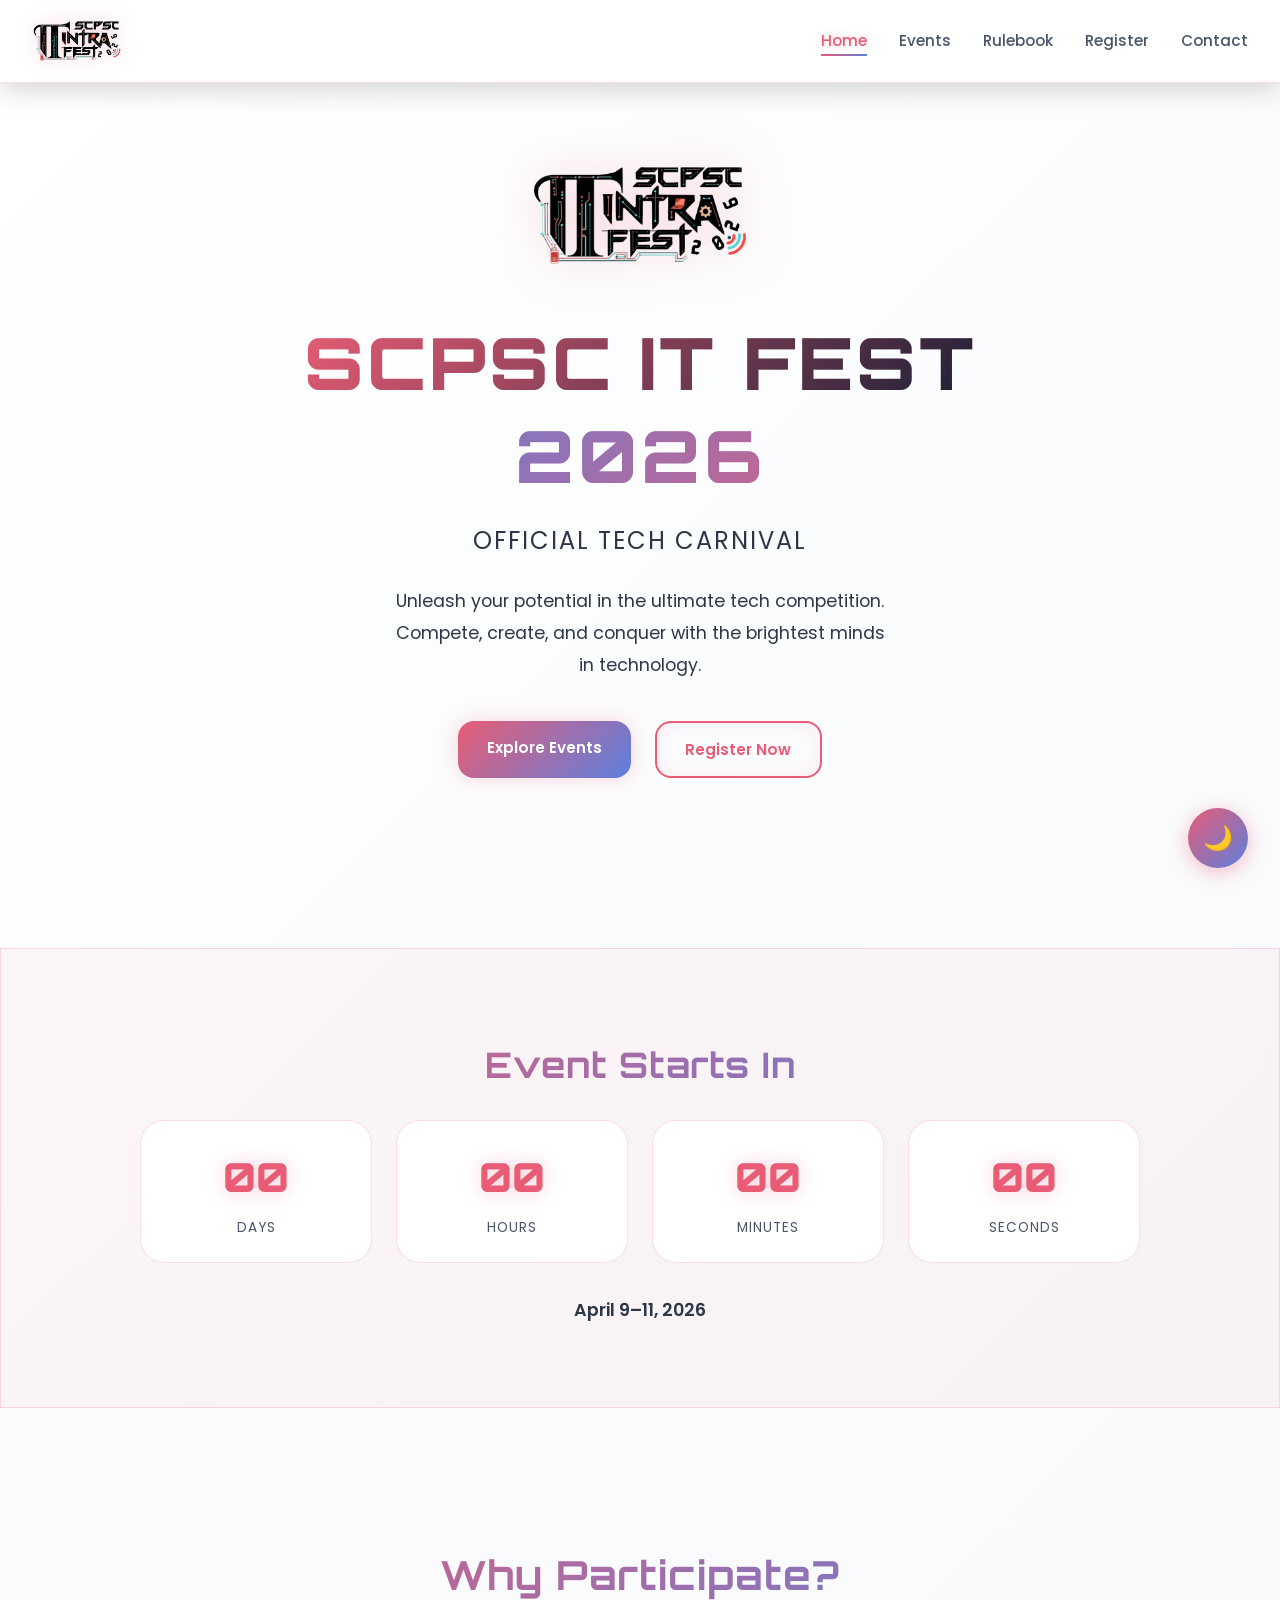
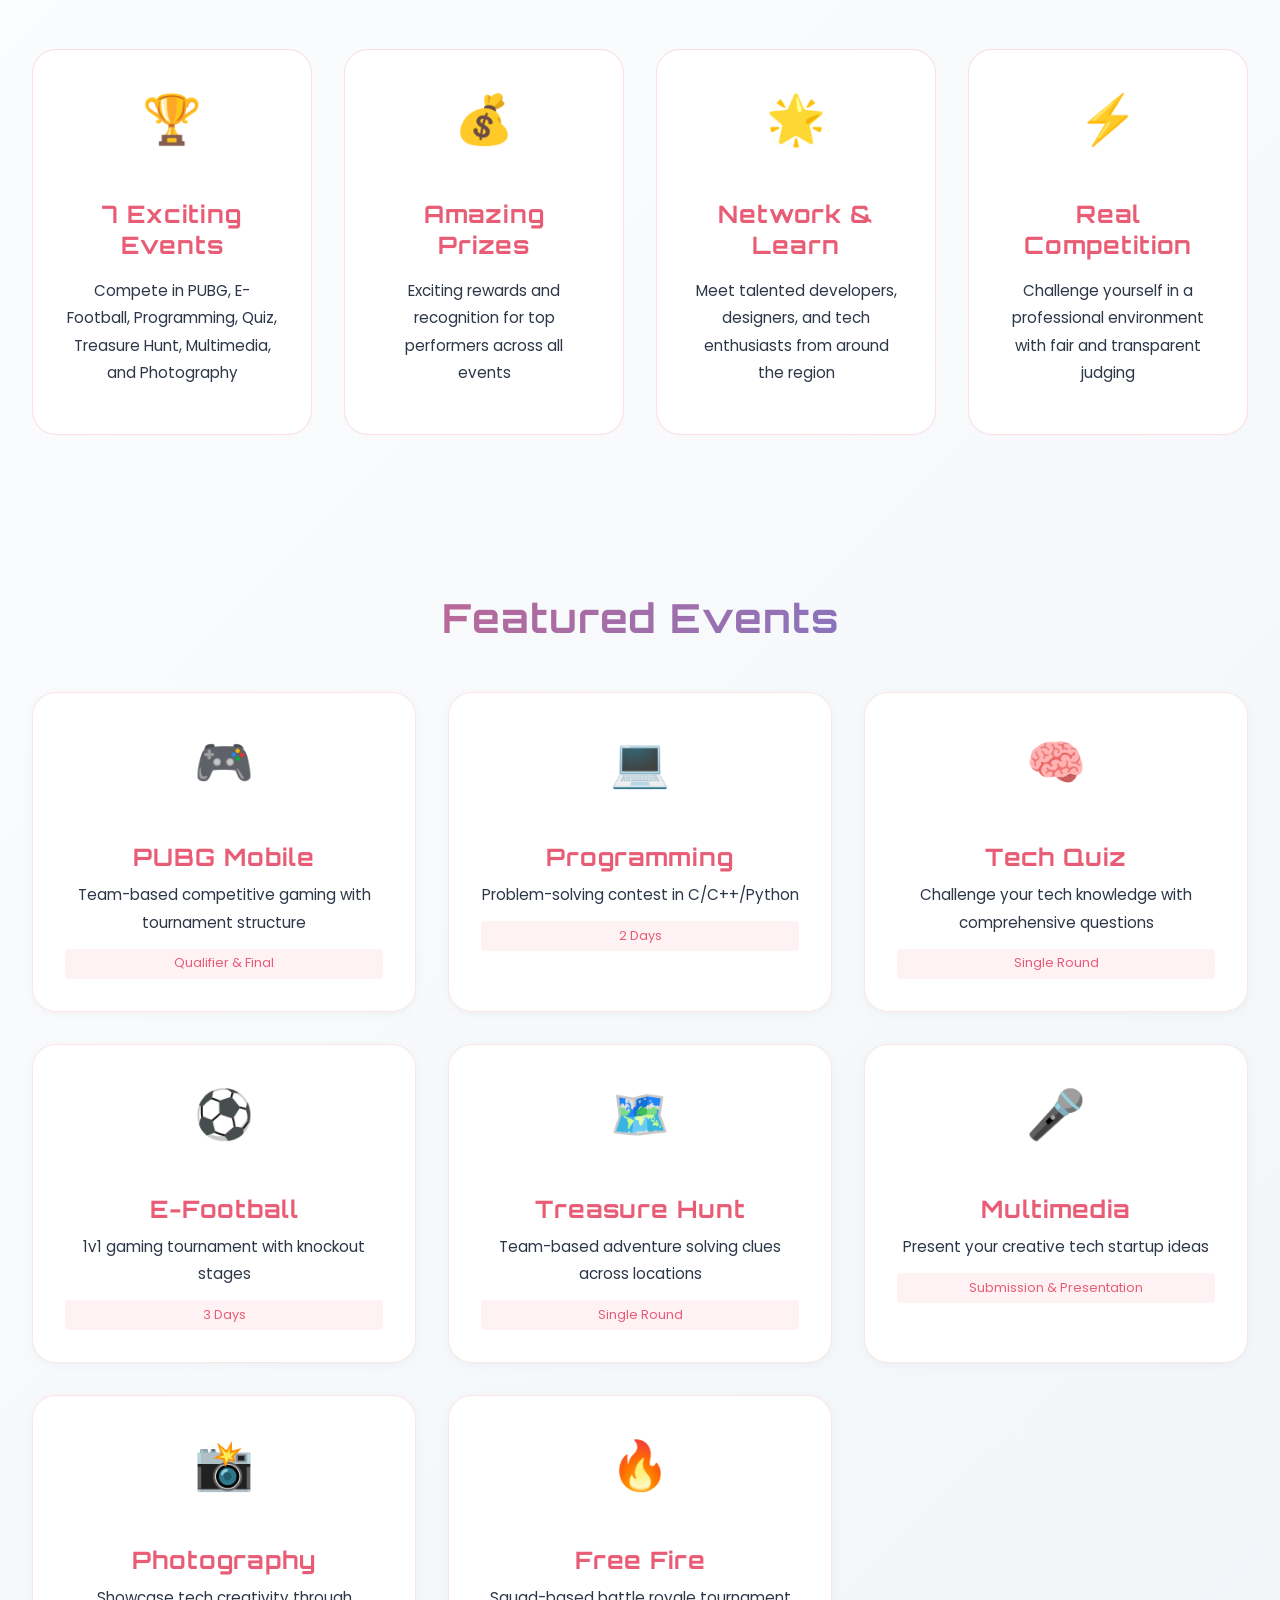
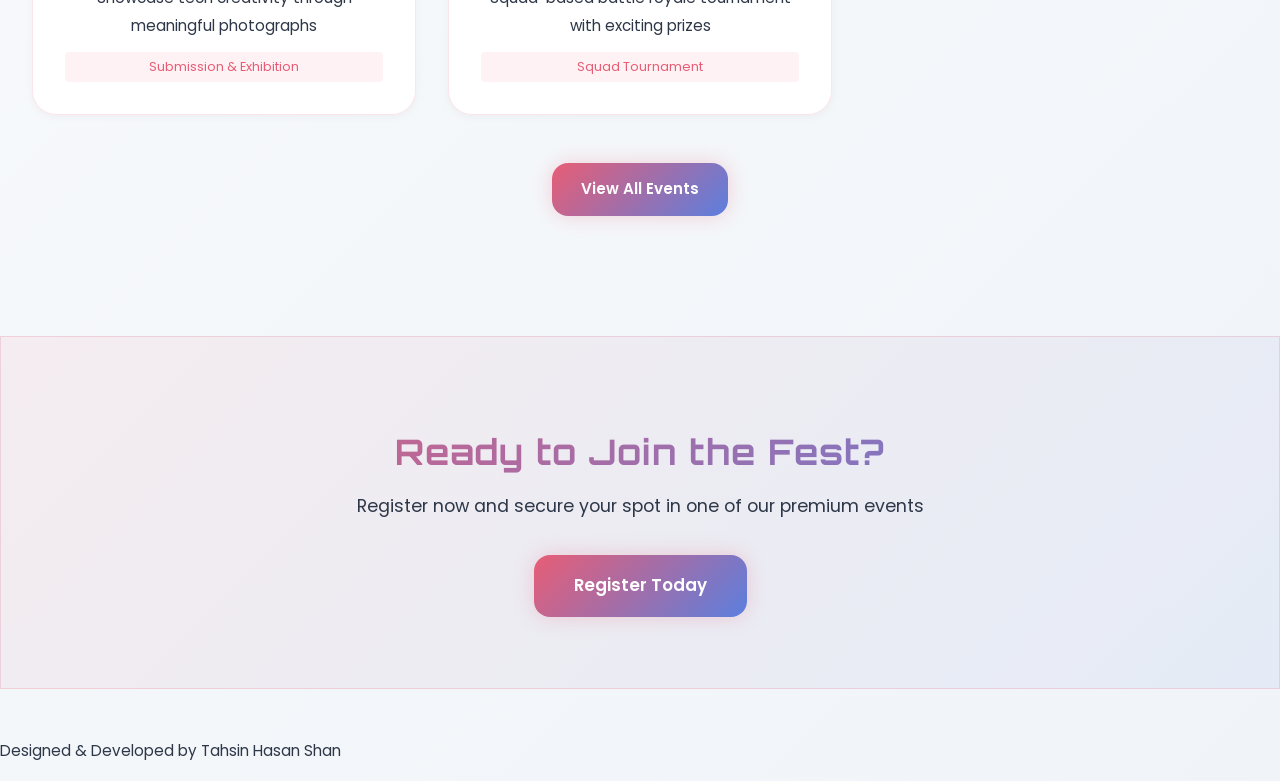
==== commit 6398acda: "done" ====
--- a/index.html
+++ b/index.html
@@ -4,6 +4,7 @@
     <meta charset="UTF-8">
     <meta name="viewport" content="width=device-width, initial-scale=1.0">
     <title>SCPSC IT FEST 2026 - Official Tech Carnival</title>
+    <link rel="icon" type="image/x-icon" href="festlogo.png">
     <link rel="preconnect" href="https://fonts.googleapis.com">
     <link rel="preconnect" href="https://fonts.gstatic.com" crossorigin>
     <link href="https://fonts.googleapis.com/css2?family=Orbitron:wght@400;700;900&family=Poppins:wght@300;400;500;600;700&display=swap" rel="stylesheet">
@@ -179,30 +180,8 @@
     </section>
 
     <!-- Footer -->
-    <footer class="footer">
-        <div class="footer-content">
-            <div class="footer-section">
-                <h4>About FEST</h4>
-                <p>SCPSC IT FEST 2026 is the premier tech carnival bringing together competitive gaming, programming, and creative challenges.</p>
-            </div>
-            <div class="footer-section">
-                <h4>Quick Links</h4>
-                <ul>
-                    <li><a href="events.html">Events</a></li>
-                    <li><a href="rules.html">Rulebook</a></li>
-                    <li><a href="register.html">Register</a></li>
-                    <li><a href="contact.html">Contact</a></li>
-                </ul>
-            </div>
-            <div class="footer-section">
-                <h4>Contact</h4>
-                <p>Email: <a href="mailto:scpscitclubofficial@gmail.com">scpscitclubofficial@gmail.com</a></p>
-                <p>Event Dates: April 9–11, 2026</p>
-            </div>
-        </div>
-        <div class="footer-bottom">
-            <p>&copy; 2026 SCPSC IT FEST. All rights reserved.</p>
-        </div>
+    <footer class="footer-minimal">
+        <p>Designed & Developed by Tahsin Hasan Shan</p>
     </footer>
 
     <!-- Theme Switcher -->
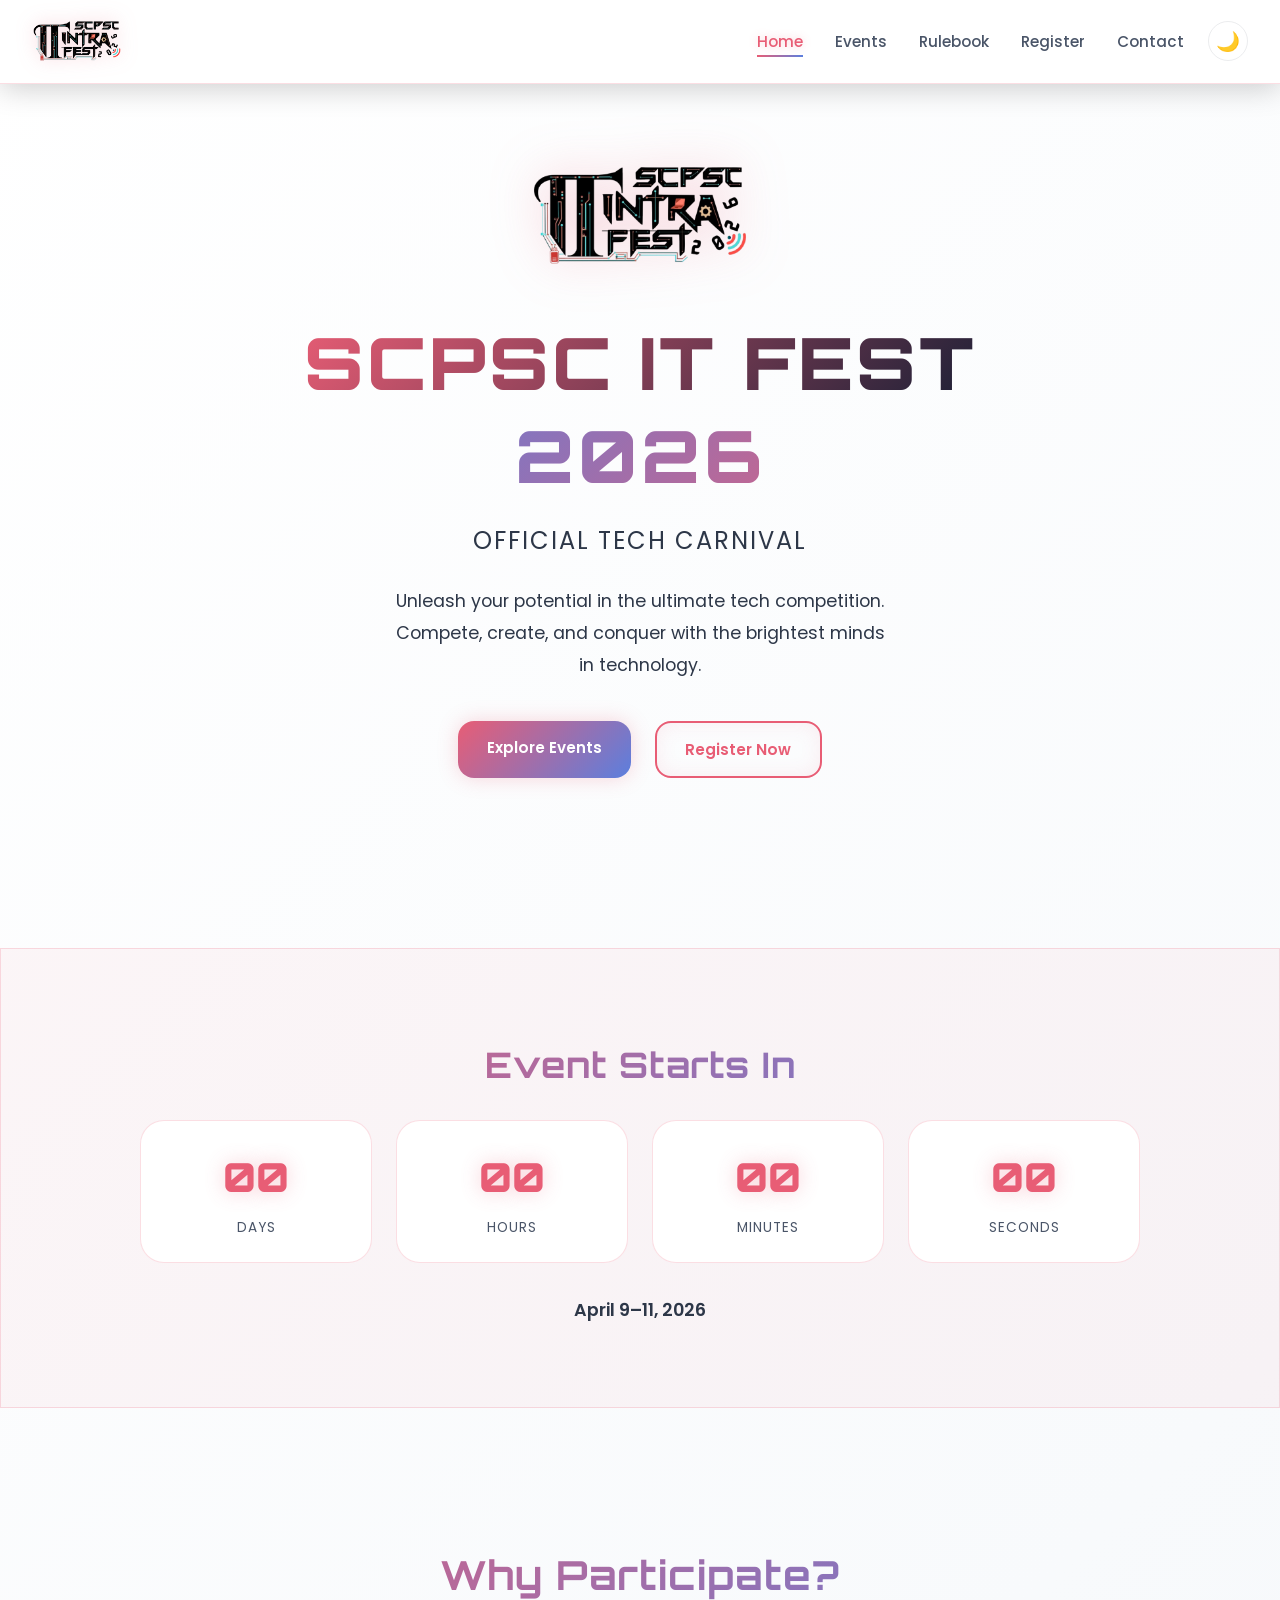
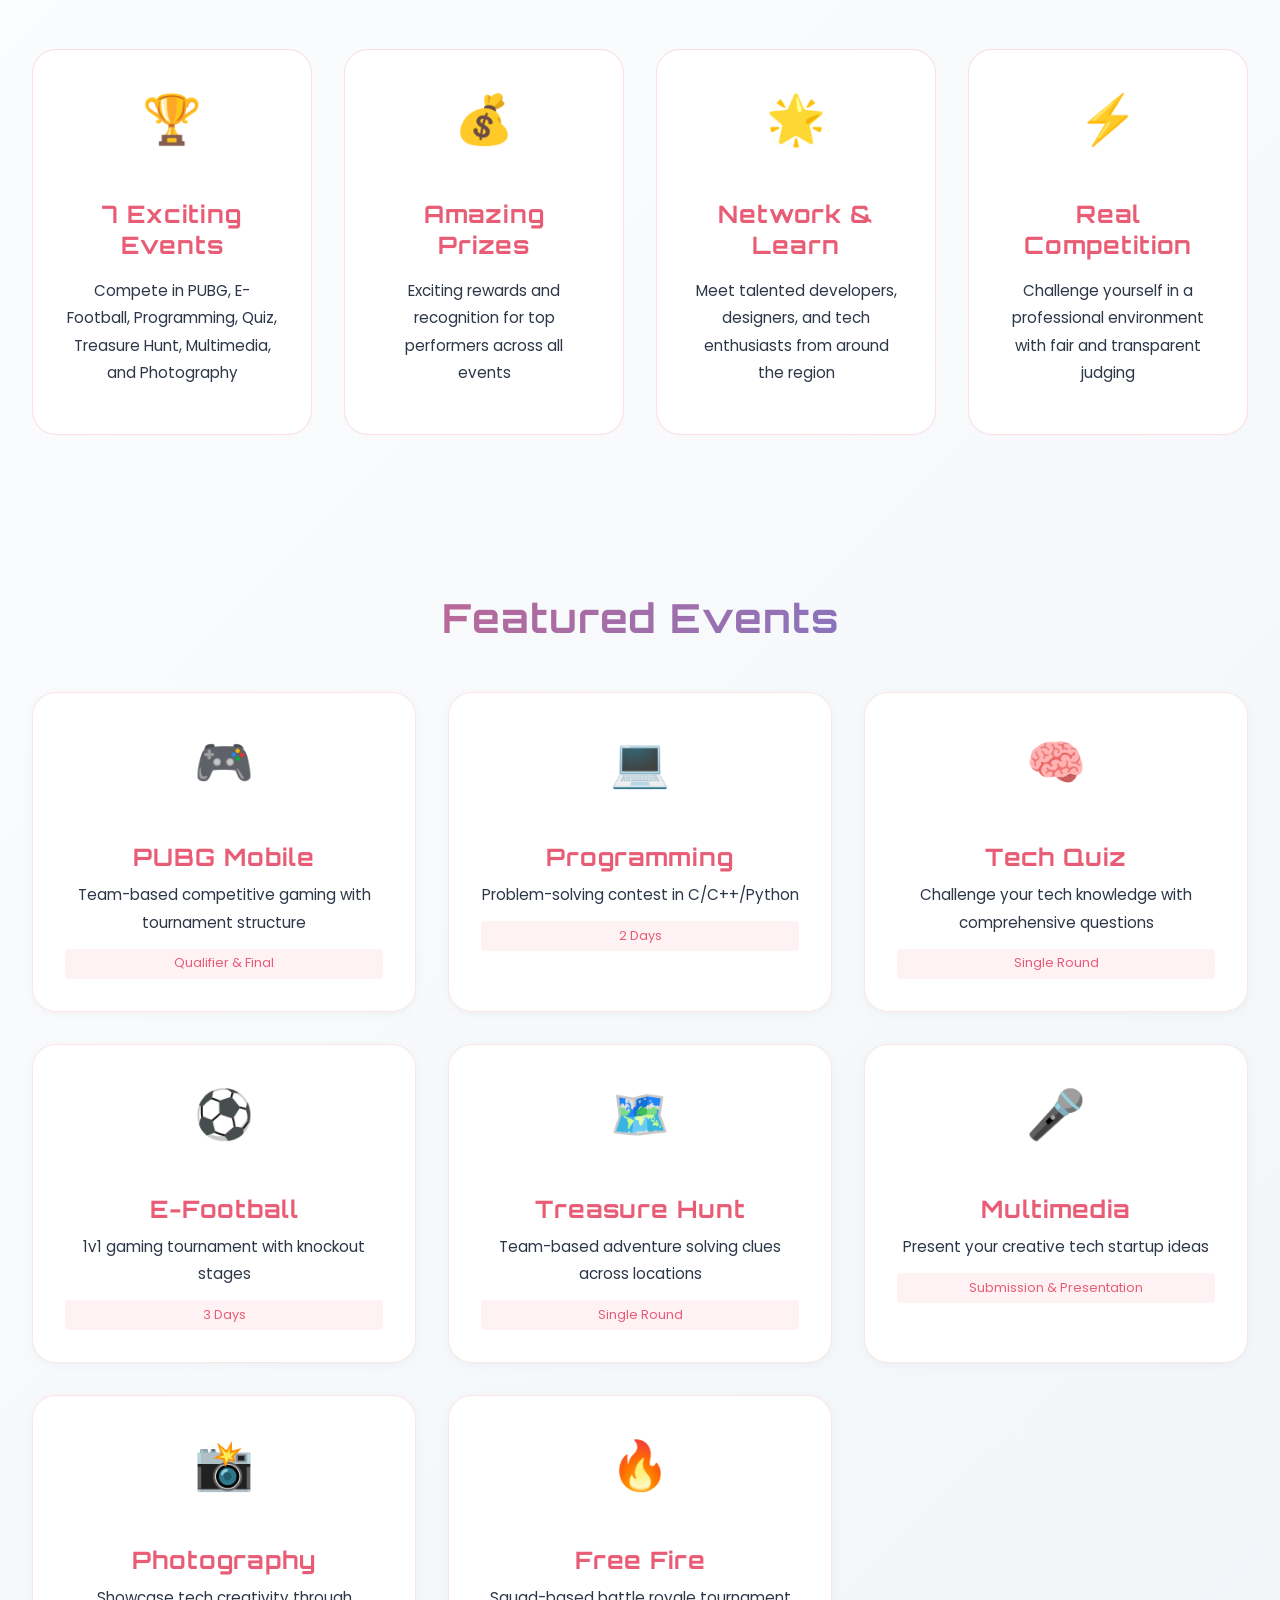
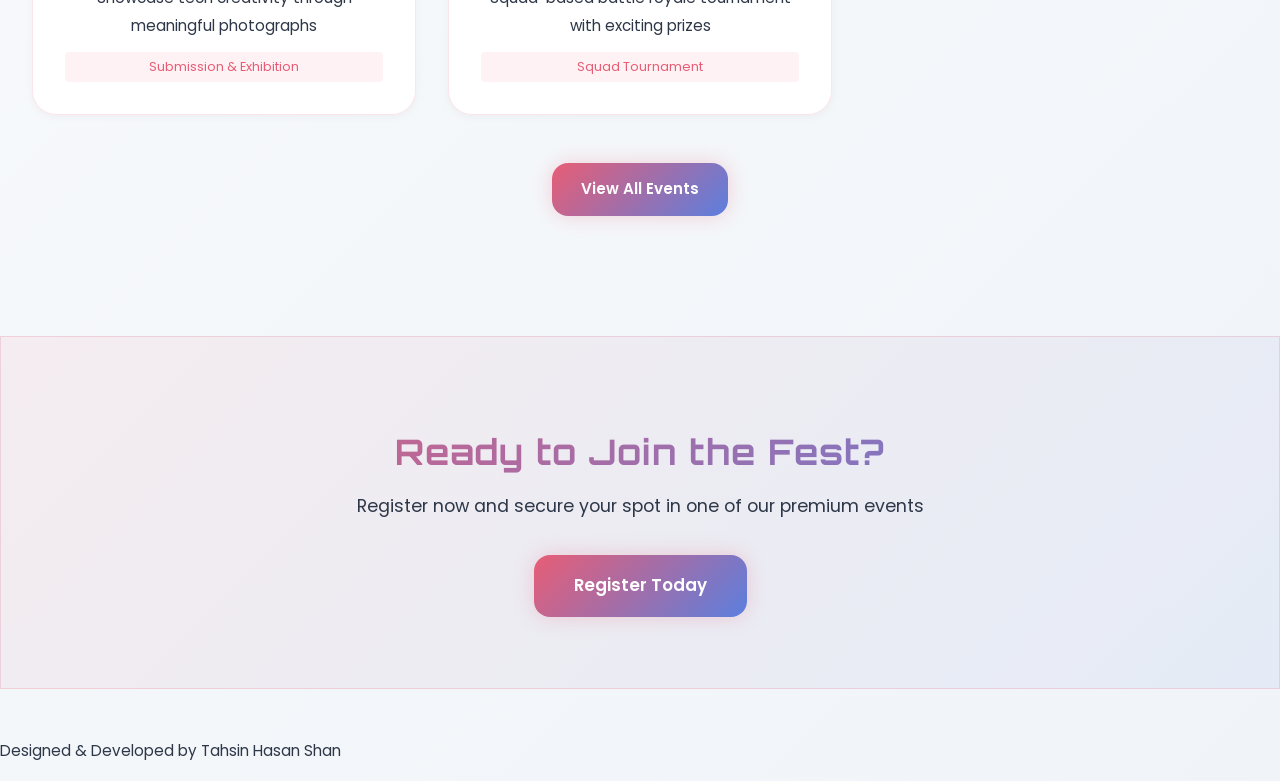
==== commit 55707b19: "done" ====
--- a/index.html
+++ b/index.html
@@ -14,18 +14,21 @@
     <!-- Navigation Bar -->
     <nav class="navbar">
         <div class="nav-container">
-            <div class="nav-logo">
-                <img src="festlogo.png" alt="FEST 2026 Logo Dark" class="logo-img logo-dark">
-                <img src="logo2.png" alt="FEST 2026 Logo Light" class="logo-img logo-light">
-            </div>
+            <a href="index.html" class="nav-logo-link" aria-label="Go to home page">
+                <div class="nav-logo">
+                    <img src="festlogo.png" alt="FEST 2026 Logo Dark" class="logo-img logo-dark">
+                    <img src="logo2.png" alt="FEST 2026 Logo Light" class="logo-img logo-light">
+                </div>
+            </a>
             <ul class="nav-menu" id="navMenu">
                 <li class="nav-item"><a href="index.html" class="nav-link active">Home</a></li>
                 <li class="nav-item"><a href="events.html" class="nav-link">Events</a></li>
                 <li class="nav-item"><a href="rules.html" class="nav-link">Rulebook</a></li>
                 <li class="nav-item"><a href="register.html" class="nav-link">Register</a></li>
                 <li class="nav-item"><a href="contact.html" class="nav-link">Contact</a></li>
-            </ul>
-            <div class="hamburger" id="hamburger">
+            </ul>            <button class="theme-toggle-btn" id="themeToggle" aria-label="Toggle theme">
+                🌙
+            </button>            <div class="hamburger" id="hamburger">
                 <span></span>
                 <span></span>
                 <span></span>
@@ -184,13 +187,6 @@
         <p>Designed & Developed by Tahsin Hasan Shan</p>
     </footer>
 
-    <!-- Theme Switcher -->
-    <div class="theme-switcher">
-        <button class="theme-toggle-btn" id="themeToggle" aria-label="Toggle theme">
-            🌙
-        </button>
-    </div>
-
     <script src="script.js"></script>
 </body>
 </html>
--- a/style-themes.css
+++ b/style-themes.css
@@ -196,6 +196,19 @@
     align-items: center;
 }
 
+.nav-logo-link {
+    text-decoration: none;
+    color: inherit;
+    display: flex;
+    align-items: center;
+    transition: all var(--transition-normal);
+}
+
+.nav-logo-link:hover .logo-img {
+    filter: drop-shadow(0 0 20px rgba(232, 93, 117, 0.5));
+    transform: scale(1.05);
+}
+
 .logo-img {
     max-height: 50px;
     width: auto;
@@ -220,15 +233,11 @@
     display: block;
 }
 
-.nav-logo:hover .logo-img {
-    filter: drop-shadow(0 0 20px rgba(232, 93, 117, 0.5));
-    transform: scale(1.05);
-}
-
 .nav-menu {
     display: flex;
     list-style: none;
     gap: 2rem;
+    margin-left: auto;
 }
 
 .nav-item {
@@ -293,40 +302,43 @@
 }
 
 /* ========================================
-   THEME SWITCHER
+   THEME TOGGLE IN NAVBAR
    ======================================== */
 
-.theme-switcher {
-    position: fixed;
-    bottom: 2rem;
-    right: 2rem;
-    z-index: 999;
-}
-
 .theme-toggle-btn {
-    background: var(--accent-primary);
-    color: #FFFFFF;
-    border: none;
+    background: transparent;
+    color: var(--text-secondary);
+    border: 1px solid var(--border-color-light);
     border-radius: 50%;
-    width: 60px;
-    height: 60px;
-    font-size: 1.5rem;
+    width: 40px;
+    height: 40px;
+    font-size: 1.2rem;
     cursor: pointer;
-    box-shadow: 0 4px 20px rgba(232, 93, 117, 0.4);
     transition: all var(--transition-normal);
     display: flex;
     align-items: center;
     justify-content: center;
+    margin-left: 1.5rem;
+    flex-shrink: 0;
 }
 
 .theme-toggle-btn:hover {
-    transform: scale(1.1);
-    box-shadow: 0 6px 30px rgba(232, 93, 117, 0.6);
+    background: var(--accent-primary);
+    color: #FFFFFF;
+    border-color: var(--accent-primary);
+    transform: scale(1.05);
 }
 
 html[data-theme="light"] .theme-toggle-btn {
-    background: linear-gradient(135deg, var(--accent-primary) 0%, var(--accent-secondary) 100%);
+    background: transparent;
+    color: var(--text-secondary);
+    border-color: var(--border-color-light);
+}
+
+html[data-theme="light"] .theme-toggle-btn:hover {
+    background: var(--accent-primary);
     color: #FFFFFF;
+    border-color: var(--accent-primary);
 }
 
 /* ========================================
@@ -2038,6 +2050,13 @@
         padding: 1rem;
         gap: 0;
     }
+
+    .theme-toggle-btn {
+        width: 36px;
+        height: 36px;
+        font-size: 1rem;
+        margin-left: 0.8rem;
+    }
 }
 
 /* ========================================
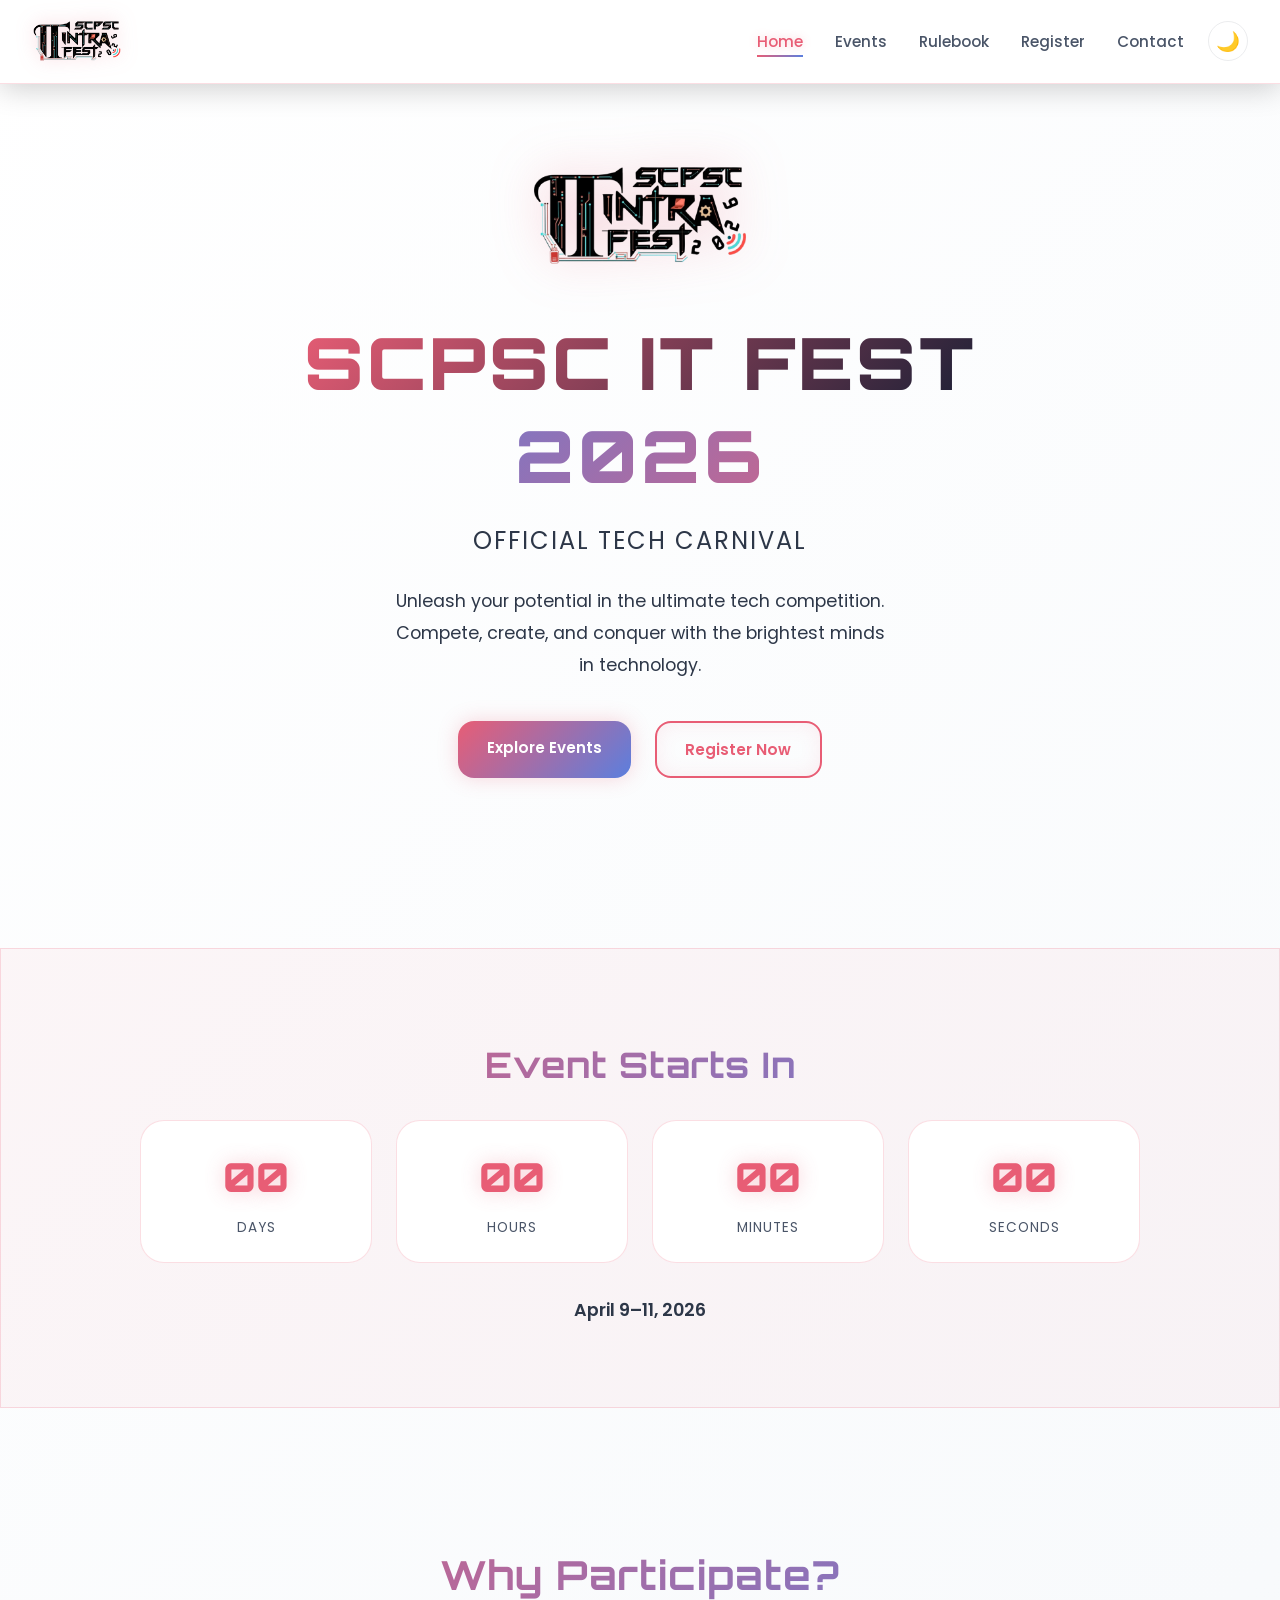
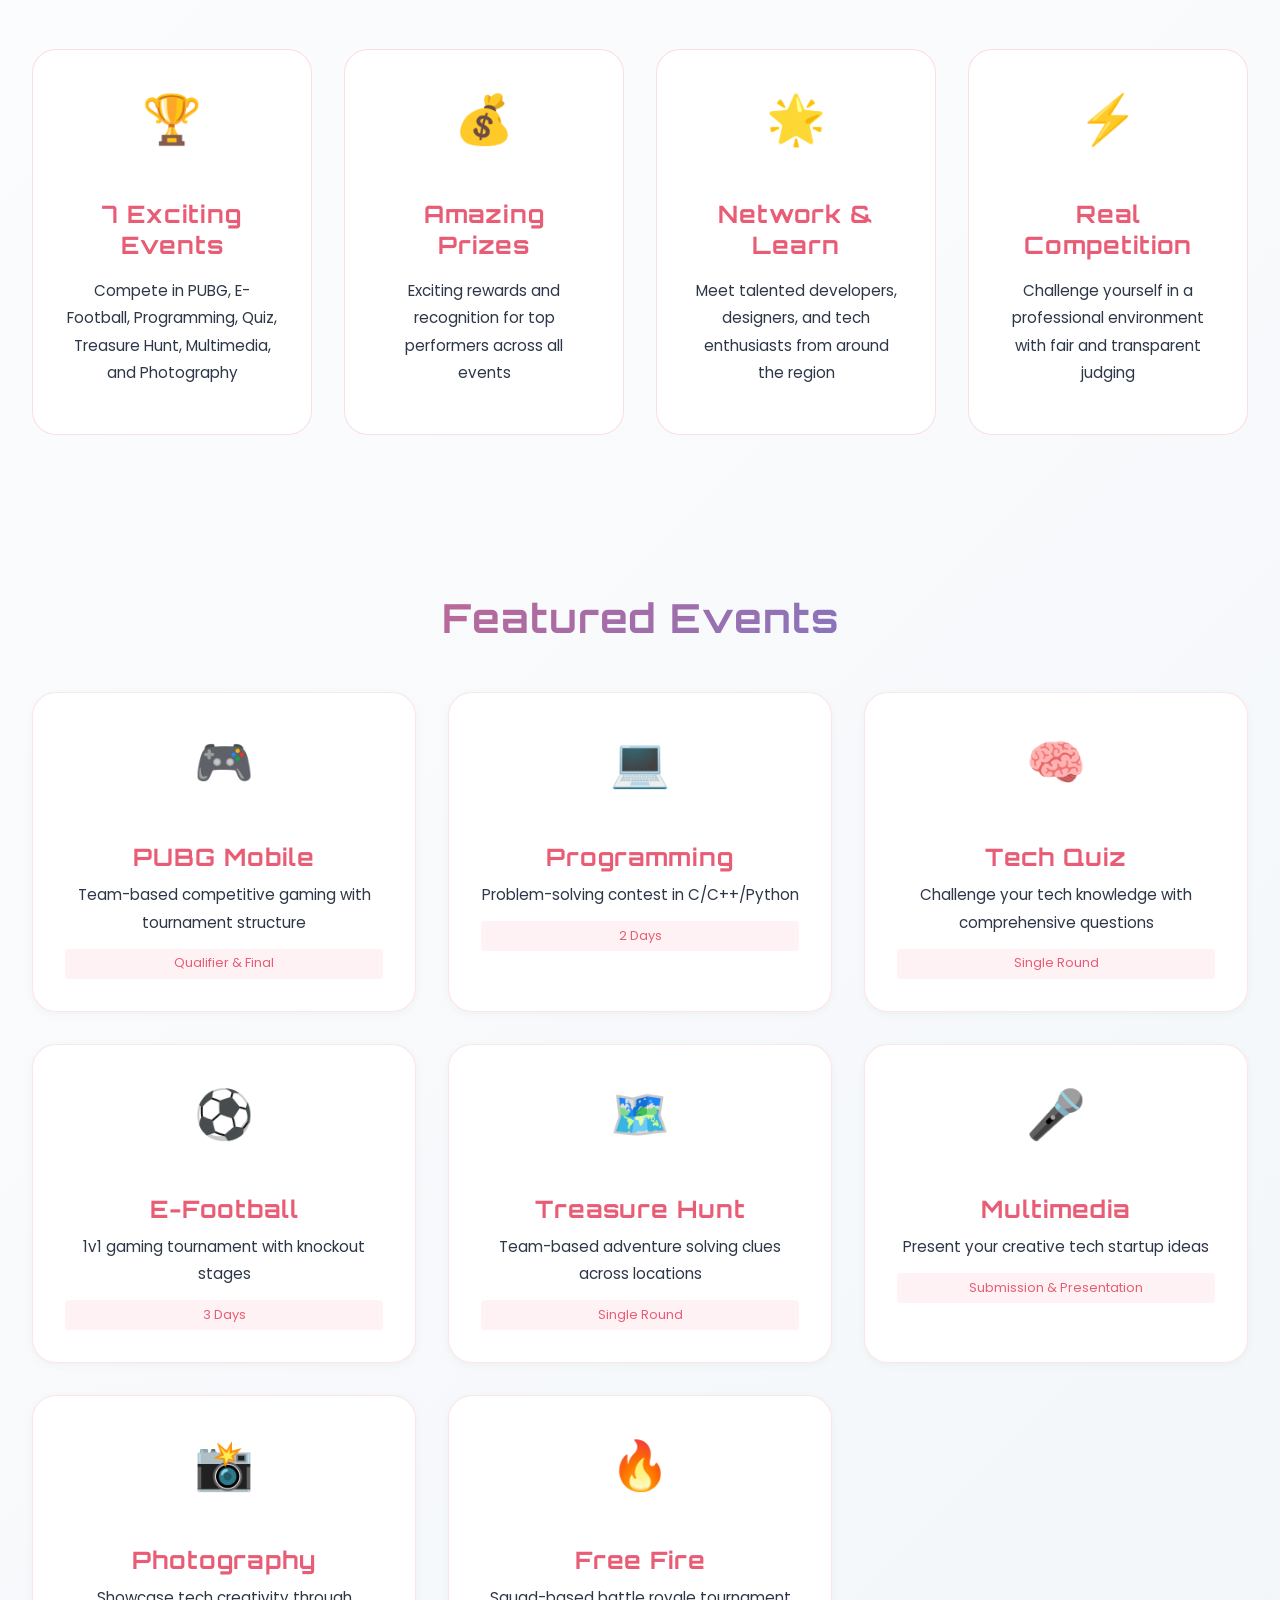
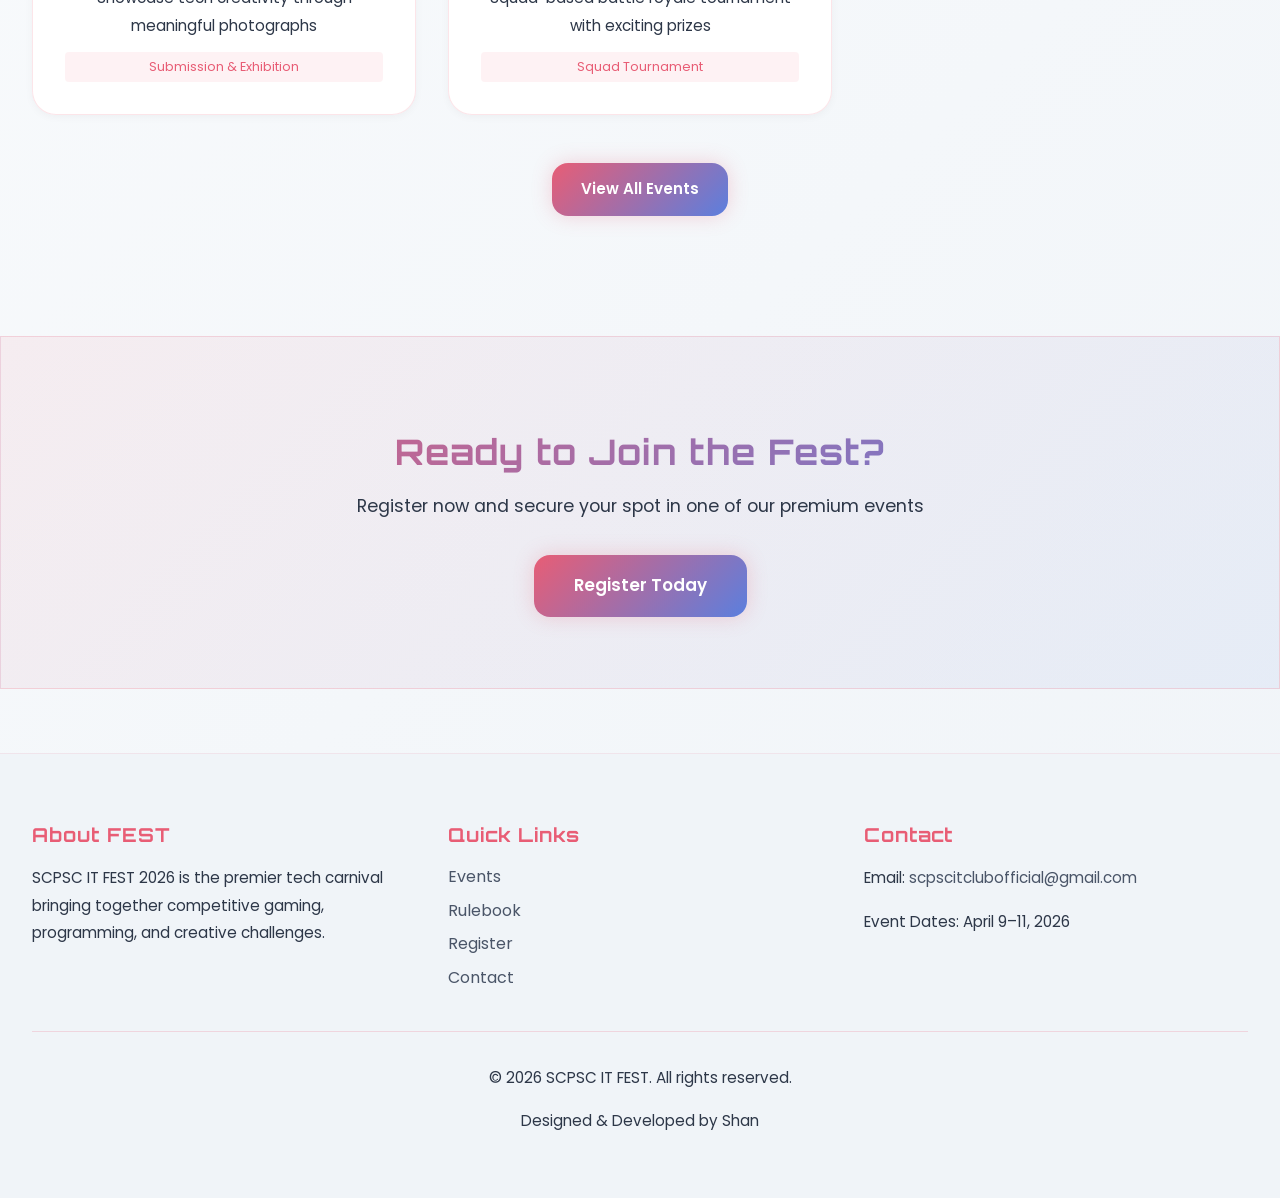
==== commit 591b2634: "huh" ====
--- a/index.html
+++ b/index.html
@@ -183,8 +183,31 @@
     </section>
 
     <!-- Footer -->
-    <footer class="footer-minimal">
-        <p>Designed & Developed by Tahsin Hasan Shan</p>
+    <footer class="footer">
+        <div class="footer-content">
+            <div class="footer-section">
+                <h4>About FEST</h4>
+                <p>SCPSC IT FEST 2026 is the premier tech carnival bringing together competitive gaming, programming, and creative challenges.</p>
+            </div>
+            <div class="footer-section">
+                <h4>Quick Links</h4>
+                <ul>
+                    <li><a href="events.html">Events</a></li>
+                    <li><a href="rules.html">Rulebook</a></li>
+                    <li><a href="register.html">Register</a></li>
+                    <li><a href="contact.html">Contact</a></li>
+                </ul>
+            </div>
+            <div class="footer-section">
+                <h4>Contact</h4>
+                <p>Email: <a href="mailto:scpscitclubofficial@gmail.com">scpscitclubofficial@gmail.com</a></p>
+                <p>Event Dates: April 9–11, 2026</p>
+            </div>
+        </div>
+        <div class="footer-bottom">
+            <p>&copy; 2026 SCPSC IT FEST. All rights reserved.</p>
+            <p>Designed & Developed by Shan</p>
+        </div>
     </footer>
 
     <script src="script.js"></script>
